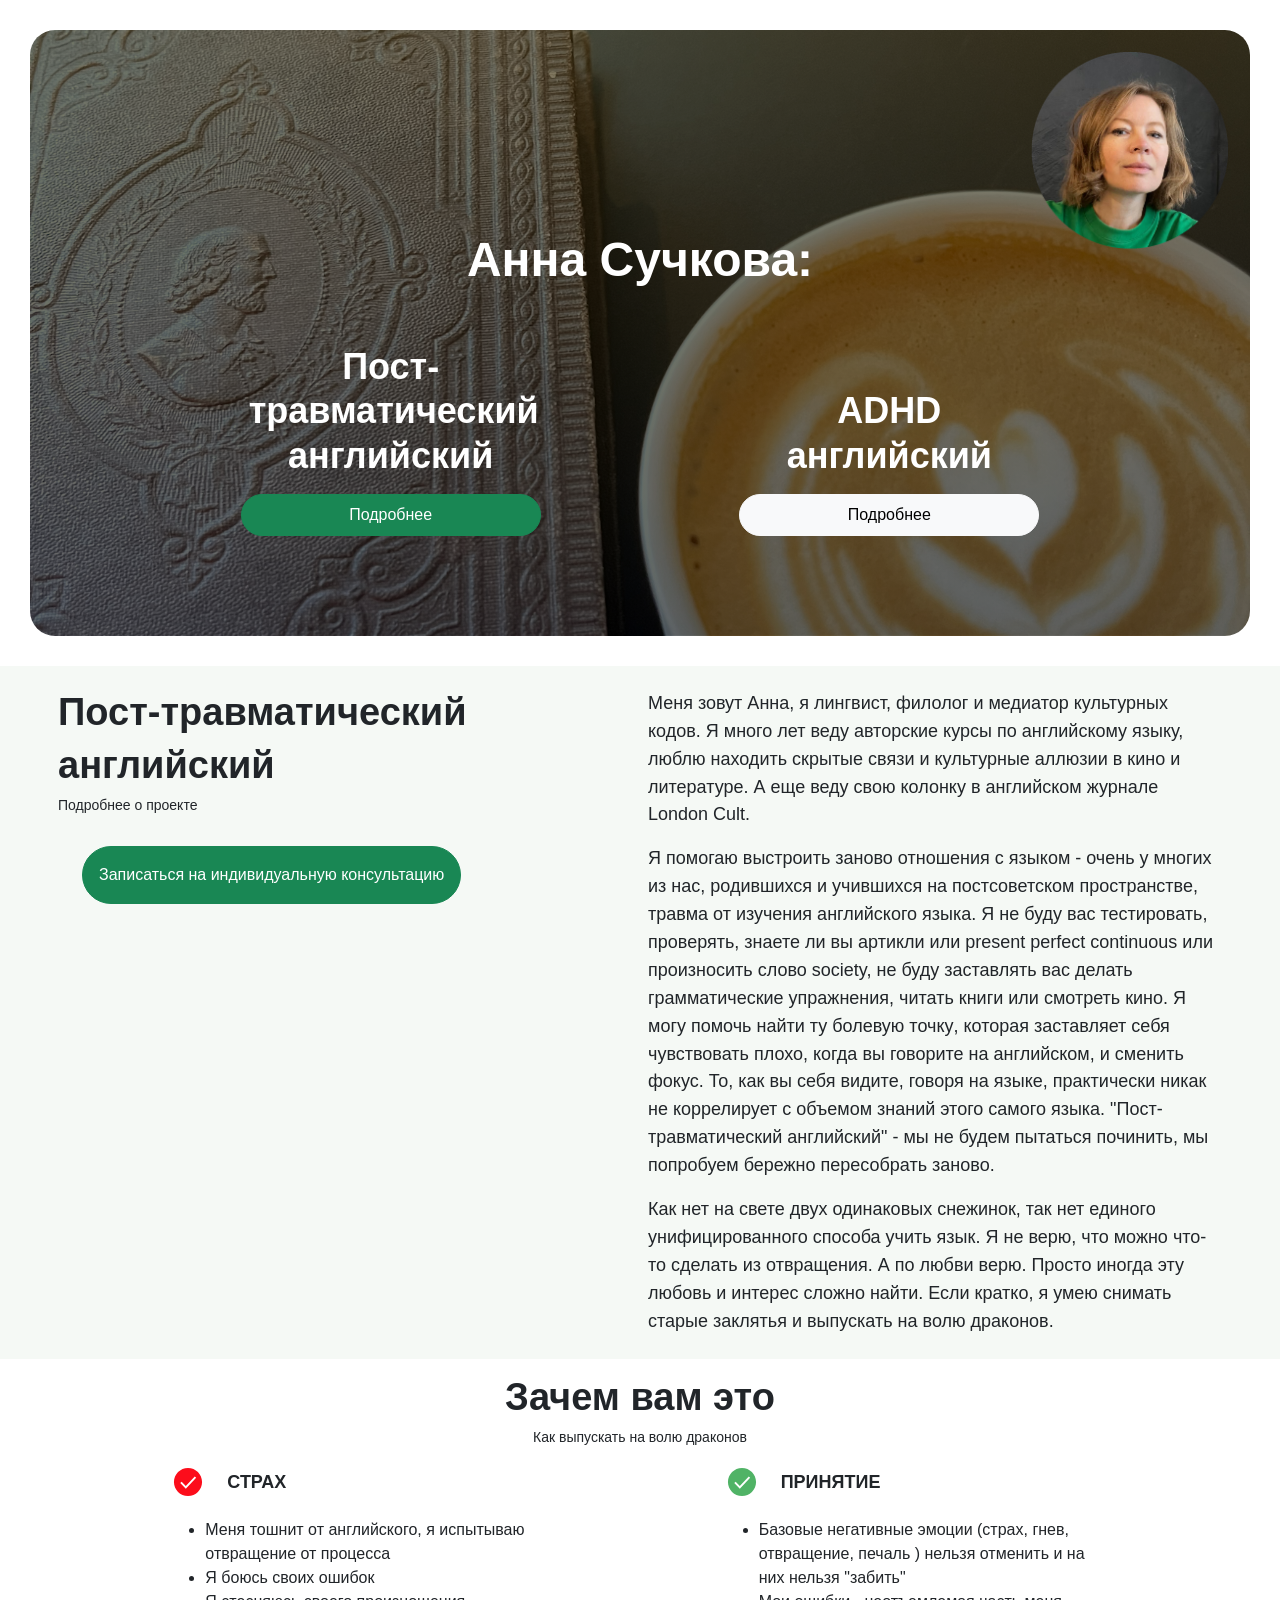
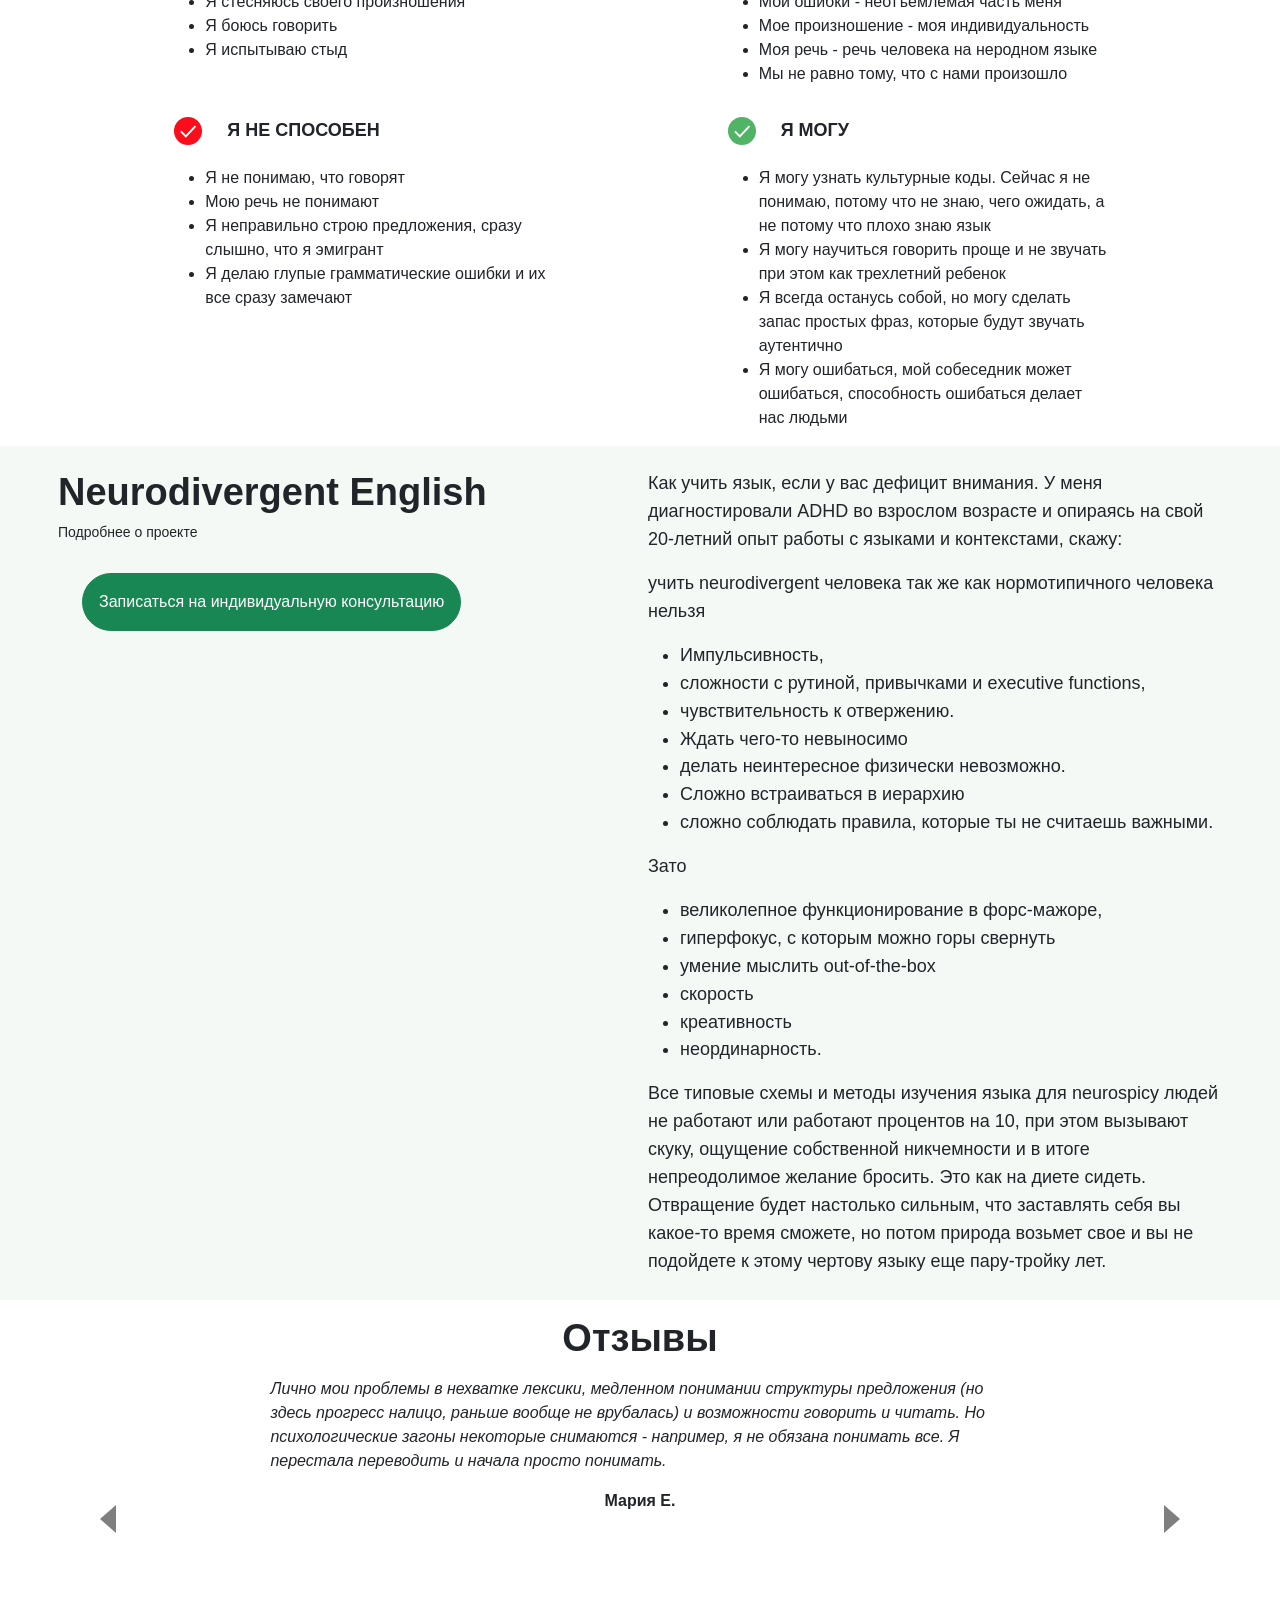
==== index.html @ 925b29ed "chore: text fix" ====
<!DOCTYPE html>
<html>

<head>
    <meta http-equiv="Content-Type" content="text/html; charset=UTF-8">
    <meta name="viewport" content="width=device-width, initial-scale=1.0"> <!--metatextblock-->
    <title>Hack the language</title>
    <meta property="og:url" content="http://hackthelanguage.com">
    <meta property="og:title" content="Hack the language">
    <meta property="og:description" content="Language, culture, and communication code.">
    <meta property="og:type" content="website">
    <meta property="og:image" content="https://hackthelanguage.com/assets/-/resize/504x/CoffeBackground.png">
    <link rel="canonical" href="http://hackthelanguage.com/"> <!--/metatextblock-->
    <link rel="icon" href="./assets/favicon.png" type="image/png">

    <link href="https://cdn.jsdelivr.net/npm/bootstrap@5.3.8/dist/css/bootstrap.min.css" rel="stylesheet"
        integrity="sha384-sRIl4kxILFvY47J16cr9ZwB07vP4J8+LH7qKQnuqkuIAvNWLzeN8tE5YBujZqJLB" crossorigin="anonymous">

    <link href="./assets/css2" rel="stylesheet">
    <link href="./assets/style.css" rel="stylesheet">
</head>

<body>
    <section class="header-section">
        <div class="photo-wrapper">
            <img src="assets/BadgerCircle.png" alt="Anna Suchkova"
                style="width: 200px; height: 200px; object-fit: cover;" />
        </div>
        <div class="container-fluid text-center" style="margin-bottom: 100px;">
            <div class="d-flex justify-content-center flex-wrap align-items-center">
                <div class="title">
                    Анна Сучкова:
                </div>
            </div>
            <div class="d-flex justify-content-evenly flex-wrap align-items-end pt-5">
                <div class="d-flex flex-column">
                    <div class="sub-title p-2">Пост-травматический английский</div>
                    <a class="btn btn-success p-2 mt-2 rounded-button" href="#post-trauma" role="button">Подробнее</a>
                </div>
                <div class="d-flex flex-column">
                    <div class="sub-title p-2">ADHD английский</div>
                    <a class="btn btn-light p-2 mt-2 rounded-button" href="#adhd-english" role="button">Подробнее</a>
                </div>
            </div>
        </div>
    </section>

    <section id="post-trauma" class="pt-3 post-trauma-section">
        <div class="d-flex justify-content-between flex-wrap flex-row text-container">
            <div class="flex-grow-1 p-2">
                <h1>
                    Пост-травматический
                </h1>
                <h1>
                    английский
                </h1>
                <h2>
                    Подробнее о проекте
                </h2>
                <a class="btn btn-success p-3 m-4 rounded-button"
                    href="https://docs.google.com/forms/d/e/1FAIpQLSf6jZhqA8l1ir4d8iDivVJ8CKJF7rxV9VZWZ_ofw2ZZDJQyTQ/viewform"
                    target="_blank" role="button">Записаться на индивидуальную консультацию</a>
            </div>
            <div class="flex-grow-1 p-2 post-trauma-text">
                <p class="text-paragraph">Меня зовут Анна, я лингвист, филолог и медиатор культурных кодов. Я много лет
                    веду авторские курсы по
                    английскому языку, люблю находить скрытые связи и культурные аллюзии в кино и литературе. А еще веду
                    свою колонку в английском журнале London Cult.</p>
                <p class="text-paragraph">
                    Я помогаю выстроить заново отношения с языком - очень у многих из нас, родившихся и учившихся на
                    <strong>постсоветском</strong> пространстве, <strong>травма</strong> от изучения английского языка.
                    Я не буду вас тестировать, проверять,
                    знаете ли вы артикли или present perfect continuous или произносить слово society, не буду
                    заставлять
                    вас делать грамматические упражнения, читать книги или смотреть кино. Я могу помочь
                    <strong>найти</strong> ту <strong>болевую
                        точку</strong>, которая заставляет себя чувствовать плохо, когда вы говорите на английском, и
                    <strong>сменить фокус</strong>. То,
                    как вы себя видите, говоря на языке, практически никак не коррелирует с объемом знаний этого самого
                    языка. "Пост-травматический английский" - мы не будем пытаться починить, мы попробуем бережно
                    пересобрать заново.
                </p>
                <p class="text-paragraph">
                    Как нет на свете двух одинаковых снежинок, так нет единого унифицированного способа учить язык. Я не
                    верю, что можно что-то сделать из отвращения. А по любви верю. Просто иногда эту любовь и интерес
                    сложно
                    найти.
                    Если кратко, я умею <strong>снимать старые заклятья</strong> и <strong>выпускать на волю
                        драконов</strong>.
                </p>

            </div>
        </div>
    </section>
    <section id="dragon-bullets" class="pt-3">
        <div class="d-flex flex-wrap flex-column">
            <h1 class="centered">Зачем вам это</h1>
            <h2 class="centered">Как выпускать на волю драконов</h2>
            <div class="d-flex flex-wrap flex-column">
                <!-- row -->
                <div class="d-flex justify-content-evenly flex-wrap">
                    <!-- column -->
                    <div class="d-flex flex-column bullets-coulumn">
                        <!-- header -->
                        <div class="d-flex flex-row align-items-center">
                            <div class="red-point"></div>
                            <h3 class="p-3">СТРАХ</h3>
                        </div>
                        <!-- contnent -->
                        <ul>
                            <li>Меня тошнит от английского, я испытываю отвращение от процесса</li>
                            <li>Я боюсь своих ошибок</li>
                            <li>Я стесняюсь своего произношения</li>
                            <li>Я боюсь говорить</li>
                            <li>Я испытываю стыд</li>
                        </ul>
                    </div>
                    <!-- column -->
                    <div class="d-flex flex-column bullets-coulumn">
                        <!-- header -->
                        <div class="d-flex flex-row align-items-center">
                            <div class="green-point"></div>
                            <h3 class="p-3">ПРИНЯТИЕ</h3>
                        </div>
                        <!-- contnent -->
                        <ul>
                            <li>Базовые негативные эмоции (страх, гнев, отвращение, печаль ) нельзя отменить и на них нельзя "забить"</li>
                            <li>Мои ошибки - неотъемлемая часть меня</li>
                            <li>Мое произношение - моя индивидуальность</li>
                            <li>Моя речь - речь человека на неродном языке</li>
                            <li>Мы не равно тому, что с нами произошло</li>
                        </ul>
                    </div>
                </div>
                <!-- row -->
                <div class="d-flex justify-content-evenly flex-wrap">
                    <!-- column -->
                    <div class="d-flex flex-column bullets-coulumn">
                        <!-- header -->
                        <div class="d-flex flex-row align-items-center">
                            <div class="red-point"></div>
                            <h3 class="p-3">Я НЕ СПОСОБЕН</h3>
                        </div>
                        <!-- contnent -->
                        <ul>
                            <li>Я не понимаю, что говорят</li>
                            <li>Мою речь не понимают</li>
                            <li>Я неправильно строю предложения, сразу слышно, что я эмигрант</li>
                            <li>Я делаю глупые грамматические ошибки и их все сразу замечают</li>
                        </ul>
                    </div>
                    <!-- column -->
                    <div class="d-flex flex-column bullets-coulumn">
                        <!-- header -->
                        <div class="d-flex flex-row align-items-center">
                            <div class="green-point"></div>
                            <h3 class="p-3">Я МОГУ</h3>
                        </div>
                        <!-- contnent -->
                        <ul>
                            <li>Я могу узнать культурные коды. Сейчас я не понимаю, потому что не знаю, чего ожидать, а
                                не потому что плохо знаю язык</li>
                            <li>Я могу научиться говорить проще и не звучать при этом как трехлетний ребенок</li>
                            <li>Я всегда останусь собой, но могу сделать запас простых фраз, которые будут звучать
                                аутентично</li>
                            <li>Я могу ошибаться, мой собеседник может ошибаться, способность ошибаться делает нас
                                людьми</li>
                        </ul>
                    </div>
                </div>
            </div>
        </div>
    </section>
    <section id="adhd-english" class="pt-3 post-trauma-section">
        <div class="d-flex justify-content-between flex-wrap flex-row text-container">
            <div class="flex-grow-1 p-2">
                <h1>
                    Neurodivergent English
                </h1>
                <h2>
                    Подробнее о проекте
                </h2>
                <a class="btn btn-success p-3 m-4 rounded-button"
                    href="https://docs.google.com/forms/d/e/1FAIpQLScyYjzUsMgGsff7LJEzjGgHBhRLUFR_vfJN0C3n2L1rpP7fHQ/viewform"
                    target="_blank" role="button">Записаться на индивидуальную консультацию</a>
            </div>
            <div class="flex-grow-1 p-2 post-trauma-text">
                <p class="text-paragraph">
                    Как учить язык, если у вас дефицит внимания. У меня диагностировали ADHD во взрослом возрасте и
                    опираясь на свой 20-летний опыт работы с языками и контекстами, скажу:</p>
                <p class="text-paragraph">
                    учить <strong>neurodivergent</strong> человека так же как <strong>нормотипичного</strong> человека
                    нельзя
                </p>
                <ul class="text-paragraph">
                    <li>Импульсивность,</li>
                    <li>сложности с рутиной, привычками и executive functions,</li>
                    <li>чувствительность к отвержению.</li>
                    <li>Ждать чего-то невыносимо</li>
                    <li>делать неинтересное физически невозможно.</li>
                    <li>Сложно встраиваться в иерархию</li>
                    <li>сложно соблюдать правила, которые ты не считаешь важными.</li>
                </ul>
                <p class="text-paragraph">
                    Зато
                </p>
                <ul class="text-paragraph">
                    <li>великолепное функционирование в форс-мажоре,</li>
                    <li>гиперфокус, с которым можно горы свернуть</li>
                    <li>умение мыслить out-of-the-box</li>
                    <li>скорость</li>
                    <li>креативность</li>
                    <li>неординарность.</li>
                </ul>
                <p class="text-paragraph">
                    Все типовые схемы и методы изучения языка для <strong>neurospicy</strong> людей не работают или
                    работают процентов на
                    10, при этом вызывают скуку, ощущение собственной никчемности и в итоге непреодолимое желание
                    бросить. Это как на диете сидеть. Отвращение будет настолько сильным, что заставлять себя вы
                    какое-то время сможете, но потом природа возьмет свое и вы не подойдете к этому чертову языку еще
                    пару-тройку лет.
                </p>

            </div>
        </div>
    </section>

    <section>
        <div class="d-flex justify-content-center flex-wrap flex-column p-3">
            <h1 style="text-align: center;">Отзывы</h1>
            <div id="carouselExampleIndicators" class="carousel slide">
                <div class="carousel-indicators">
                    <button type="button" data-bs-target="#carouselExampleIndicators" data-bs-slide-to="0"
                        class="active" aria-current="true" aria-label="Slide 1"></button>
                    <button type="button" data-bs-target="#carouselExampleIndicators" data-bs-slide-to="1"
                        aria-label="Slide 2"></button>
                    <button type="button" data-bs-target="#carouselExampleIndicators" data-bs-slide-to="2"
                        aria-label="Slide 3"></button>
                </div>
                <div class="carousel-inner">
                    <div class="carousel-item active">
                        <div class="d-flex flex-column justify-content-center align-items-center p-2">
                            <p class="feedback-text">Лично мои проблемы в нехватке лексики, медленном понимании
                                структуры предложения (но
                                здесь прогресс налицо, раньше вообще не врубалась) и возможности говорить и читать.
                                Но психологические загоны некоторые снимаются - например, я не обязана понимать все. Я
                                перестала переводить и начала просто понимать.</p>
                            <strong>Мария Е.</strong>
                        </div>
                    </div>
                    <div class="carousel-item">
                        <div class="d-flex flex-column justify-content-center align-items-center p-2">
                            <p class="feedback-text">Для меня это огромное счастье!
                                Можно посреди недели пообщаться с тобой, подумать о фильмах и сериалах, узнать, что
                                стоит смотреть, «потыкать палочкой» в свой английский.</p>
                            <strong>Маша Л.</strong>
                        </div>
                    </div>
                    <div class="carousel-item">
                        <div class="d-flex flex-column justify-content-center align-items-center p-2">
                            <p class="feedback-text">Для меня наша Шарлотта — просто отдушина посреди недели. час, когда
                                можно забыть обо всех
                                проблемах и погрузиться в мир шикарных платьев, девочковой болтовни, совершенно
                                неожиданных фильмов — и все это под девизом «изучая английский». я в жизни говорить
                                очень стесняюсь, а с вами всеми — совсем не страшно ошибиться!
                                а еще, каждый четверг, когда по разным причинам не могу присоединиться, сразу же начинаю
                                ждать</p>
                        </div>
                    </div>
                </div>
                <button class="carousel-control-prev" type="button" data-bs-target="#carouselExampleIndicators"
                    data-bs-slide="prev">
                    <span class="carousel-control-prev-icon" aria-hidden="true"></span>
                    <span class="visually-hidden">Previous</span>
                </button>
                <button class="carousel-control-next" type="button" data-bs-target="#carouselExampleIndicators"
                    data-bs-slide="next">
                    <span class="carousel-control-next-icon" aria-hidden="true"></span>
                    <span class="visually-hidden">Next</span>
                </button>
            </div>
        </div>
    </section>

    <script src="https://cdn.jsdelivr.net/npm/bootstrap@5.3.8/dist/js/bootstrap.bundle.min.js"
        integrity="sha384-FKyoEForCGlyvwx9Hj09JcYn3nv7wiPVlz7YYwJrWVcXK/BmnVDxM+D2scQbITxI"
        crossorigin="anonymous"></script>
</body>

</html>
---- assets/style.css ----
body {
    font-family: 'Roboto', sans-serif;
    font-weight: 16px;
}

h1 {
    font-size: 38px;
    font-weight: 600;
    word-wrap: break-word;
}

h2 {
    font-size: 14px;
    font-weight: 400;
    word-wrap: break-word;
}

h3 {
    font-size: 18px;
    line-height: 1.35;
    font-weight: 600;
}

.centered {
    text-align: center;
}

.text-paragraph {
    font-size: 18px;
    line-height: 1.55;
    font-weight: 300;
}

.rounded-button {
    border-radius: 30px;
}

.header-section {
    background:
        linear-gradient(rgba(51, 36, 0, 0.6), rgba(0, 0, 0, 0.6)),
        url('CoffeBackground.png');
    background-size: cover;
    background-position: center;
    background-repeat: no-repeat;
    margin: 30px;
    border-radius: 25px;
    position: relative;
    overflow: hidden;
}

.photo-wrapper {
    position: absolute;
    top: 20px;
    right: 20px;
}

.title {
    margin-top: 200px;
    color: #fff;
    font-size: 48px;
    line-height: 1.23;
    font-weight: 600;
    z-index: 10;
}

.sub-title {
    color: #fff;
    font-size: 36px;
    line-height: 1.23;
    font-weight: 600;
    max-width: 300px;
}

.post-trauma-section {
    background-color: #f5f9f5;
}

.text-container {
    margin-left: 50px;
    margin-right: 50px;
}

.post-trauma-text {
    max-width: 50%;
}

.red-point::before,
.green-point::before {
    content: "";
    width: 30px;
    height: 30px;
    display: inline-block;
    margin-right: 8px;

    -webkit-mask: url("check.svg") no-repeat center / contain;
    mask: url("check.svg") no-repeat center / contain;

    background-color: currentColor;
}

.red-point {
    color: #FC0D1BFF;
}

.green-point {
    color: #50B366FF;
}

.bullets-coulumn {
    width: 380px;
}

@media (max-width: 950px) {

    .post-trauma-text {
        max-width: 100%;
    }

    .carousel-item {
        min-height: 800px;
    }
}

.carousel-control-prev-icon {
    background-image: url("data:image/svg+xml,%3csvg xmlns='http://www.w3.org/2000/svg' fill='%23000' viewBox='0 0 16 16'%3e%3cpath d='M11 1 3 8l8 7'/%3e%3c/svg%3e");
}

.carousel-control-next-icon {
    background-image: url("data:image/svg+xml,%3csvg xmlns='http://www.w3.org/2000/svg' fill='%23000' viewBox='0 0 16 16'%3e%3cpath d='m5 1 8 7-8 7'/%3e%3c/svg%3e");
}

.carousel-indicators [data-bs-target] {
    background-color: #000;
}

.carousel-indicators .active {
    background-color: #000;
}

.carousel-item {
    min-height: 300px;
}


.feedback-text {
    font-style: italic;
    width: 60%;
}
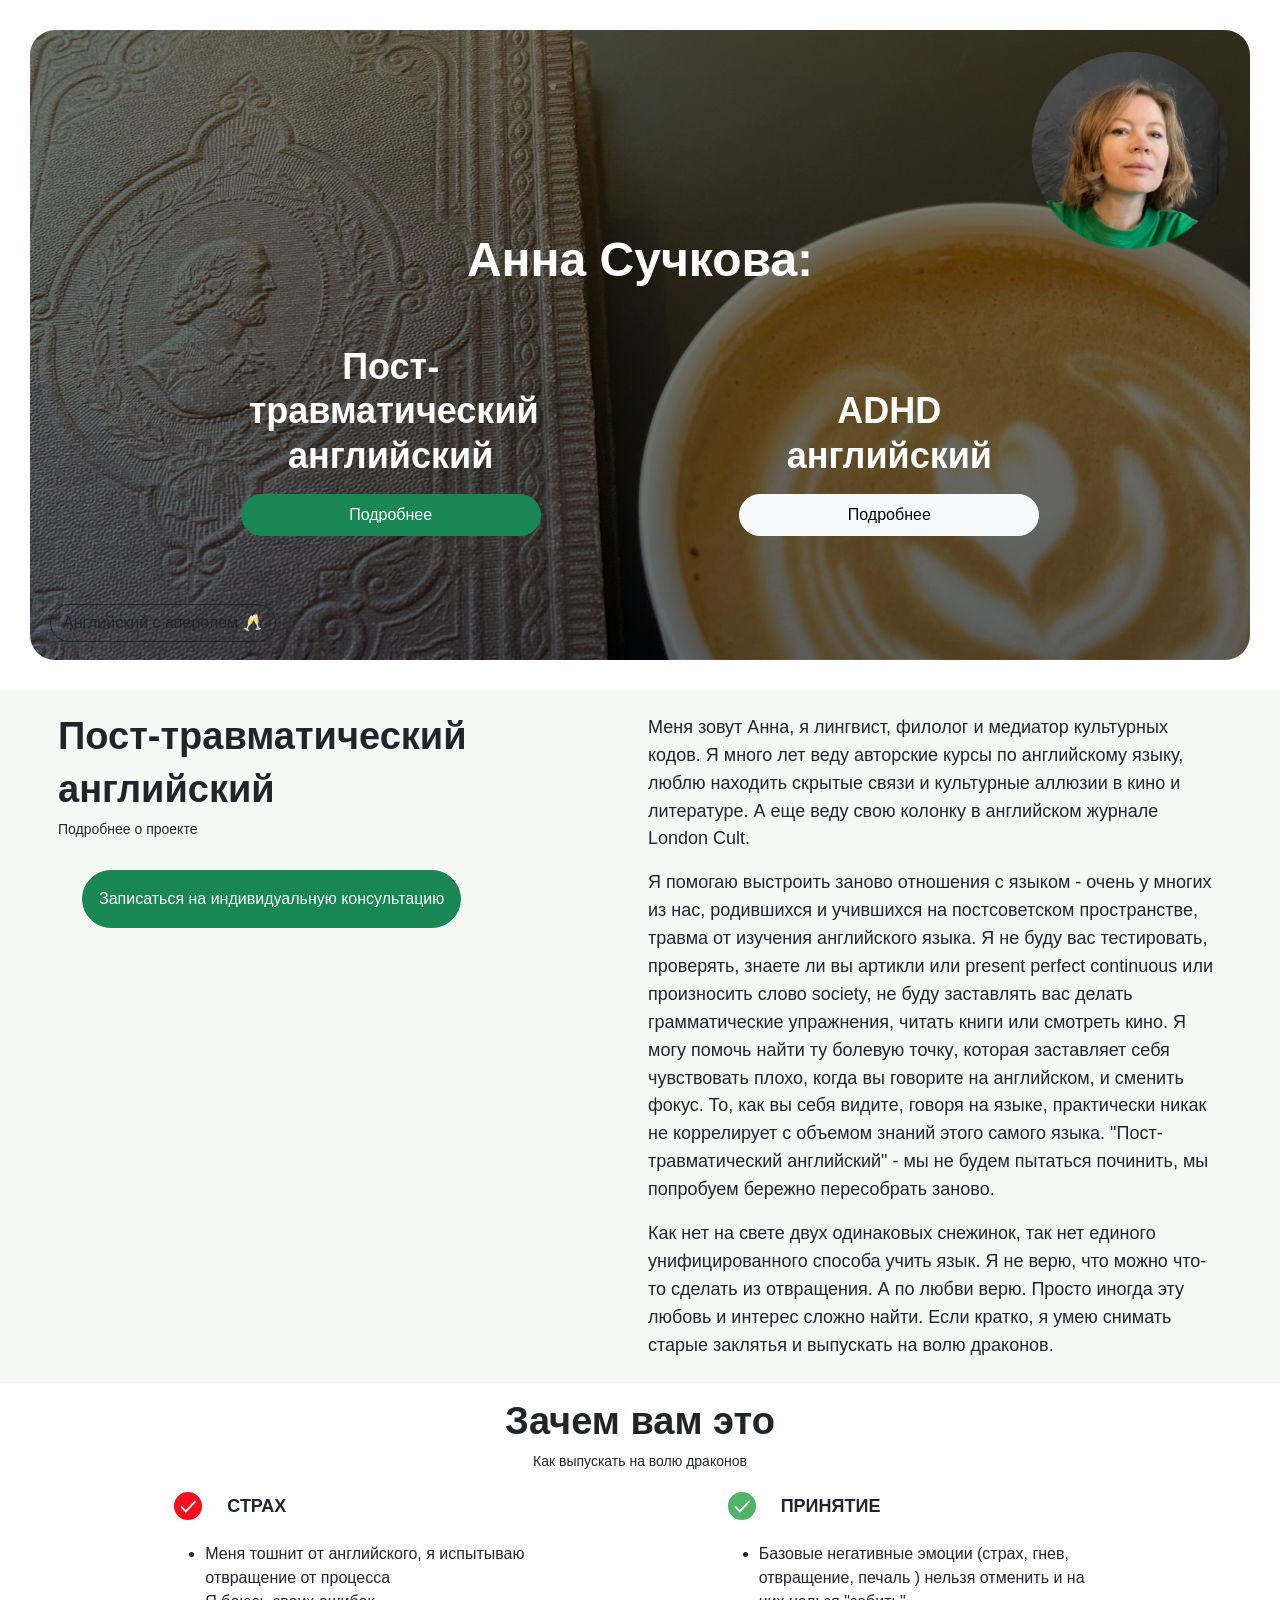
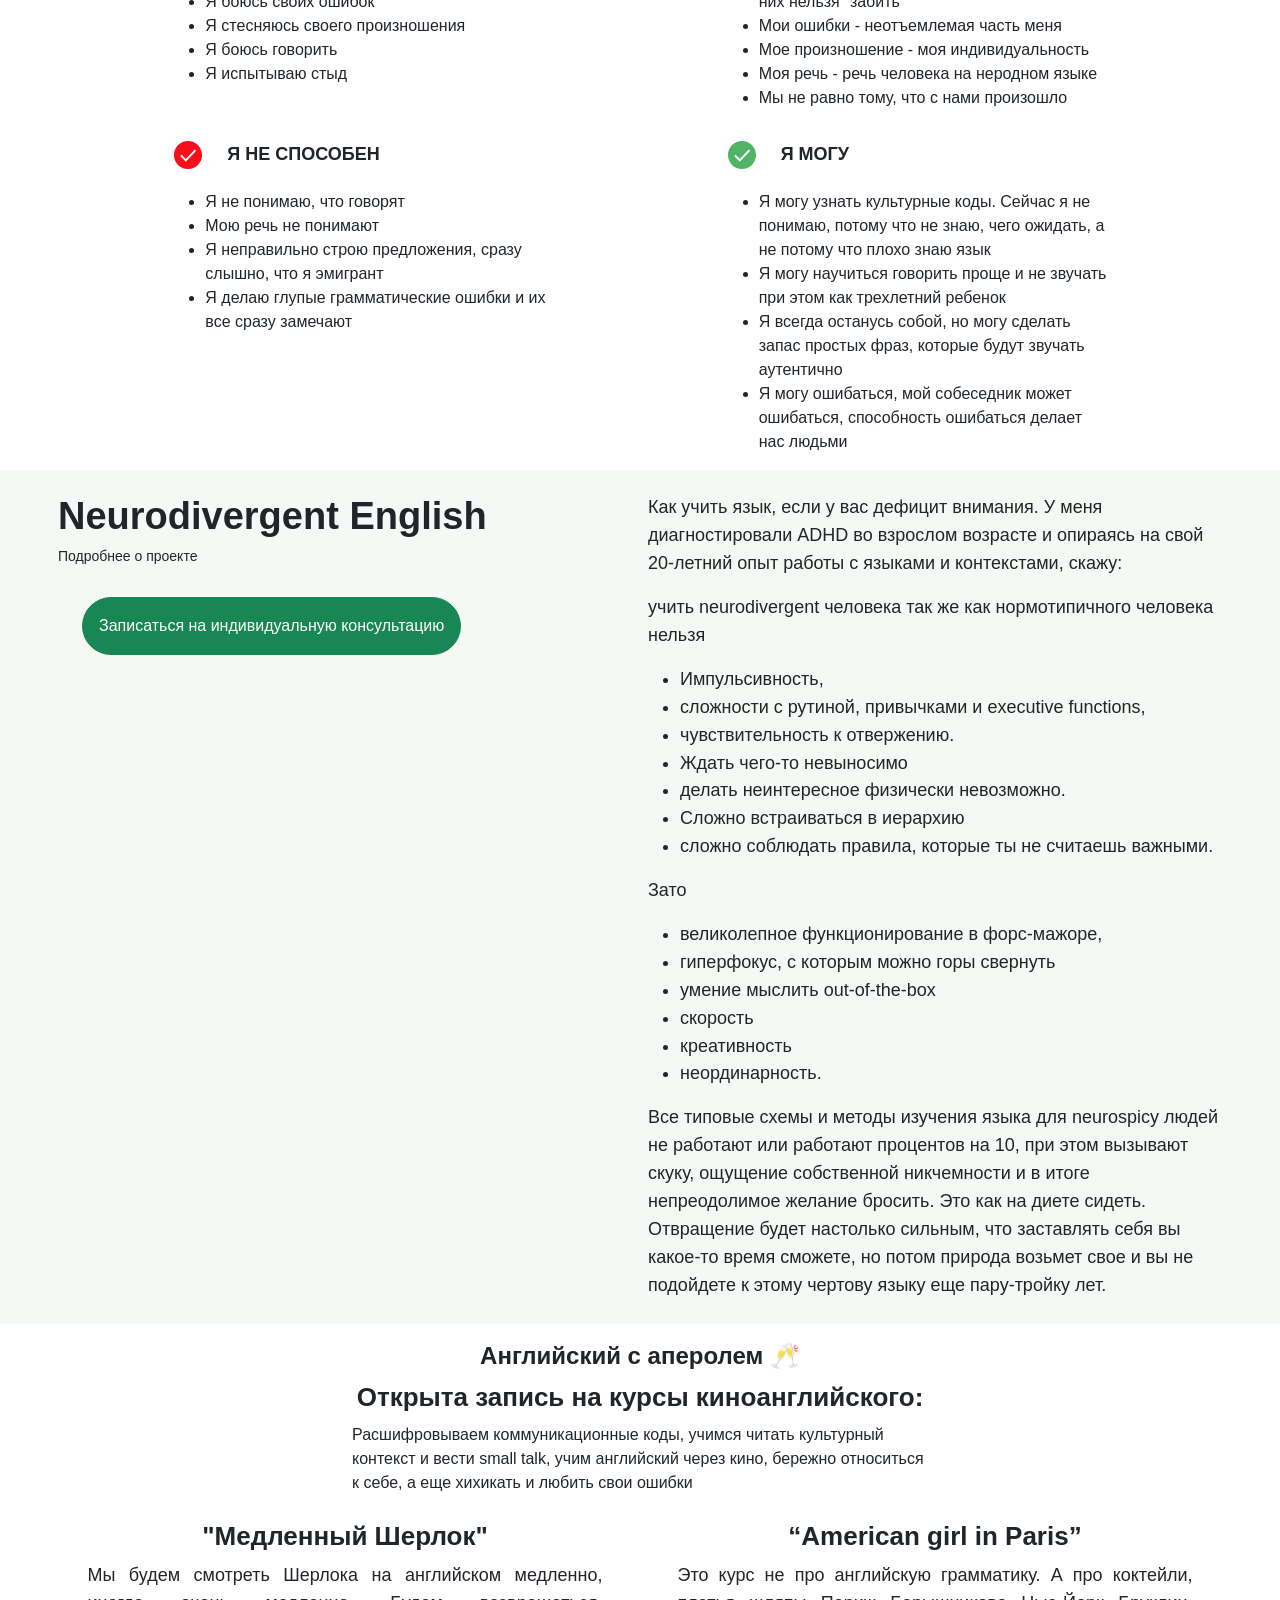
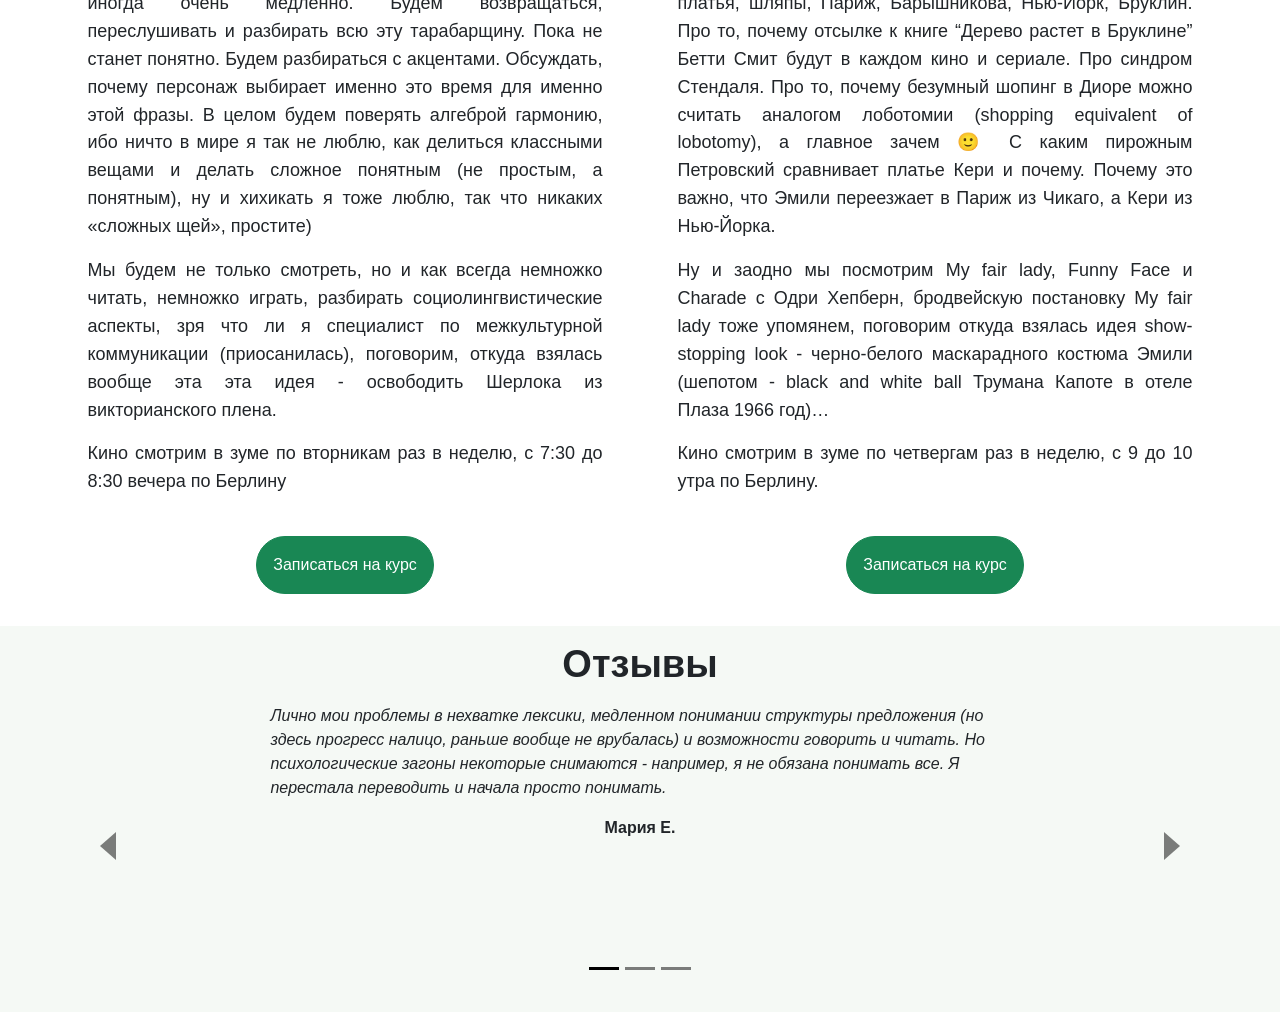
==== commit f06f96a1: "feat: course section added" ====
--- a/index.html
+++ b/index.html
@@ -26,7 +26,12 @@
             <img src="assets/BadgerCircle.png" alt="Anna Suchkova"
                 style="width: 200px; height: 200px; object-fit: cover;" />
         </div>
-        <div class="container-fluid text-center" style="margin-bottom: 100px;">
+        <!-- <div class="aperol-button p-2">
+            <a class="btn btn-outline-warning p-2 m-2 rounded-button" href="#" style="object-fit: cover;">
+                Английский с аперолем 🥂
+            </a>
+        </div> -->
+        <div class="container-fluid text-center" style="margin-bottom: 10px;">
             <div class="d-flex justify-content-center flex-wrap align-items-center">
                 <div class="title">
                     Анна Сучкова:
@@ -42,10 +47,15 @@
                     <a class="btn btn-light p-2 mt-2 rounded-button" href="#adhd-english" role="button">Подробнее</a>
                 </div>
             </div>
-        </div>
-    </section>
-
-    <section id="post-trauma" class="pt-3 post-trauma-section">
+            <div class="d-flex justify-content-start" style="margin-top: 60px;">
+                <a class="btn btn-outline-dark m-2 rounded-button" href="#cources">
+                    Английский с аперолем 🥂
+                </a>
+            </div>
+        </div>
+    </section>
+
+    <section id="post-trauma" class="pt-3 colored-section">
         <div class="d-flex justify-content-between flex-wrap flex-row text-container">
             <div class="flex-grow-1 p-2">
                 <h1>
@@ -124,7 +134,8 @@
                         </div>
                         <!-- contnent -->
                         <ul>
-                            <li>Базовые негативные эмоции (страх, гнев, отвращение, печаль ) нельзя отменить и на них нельзя "забить"</li>
+                            <li>Базовые негативные эмоции (страх, гнев, отвращение, печаль ) нельзя отменить и на них
+                                нельзя "забить"</li>
                             <li>Мои ошибки - неотъемлемая часть меня</li>
                             <li>Мое произношение - моя индивидуальность</li>
                             <li>Моя речь - речь человека на неродном языке</li>
@@ -171,7 +182,7 @@
             </div>
         </div>
     </section>
-    <section id="adhd-english" class="pt-3 post-trauma-section">
+    <section id="adhd-english" class="pt-3 colored-section">
         <div class="d-flex justify-content-between flex-wrap flex-row text-container">
             <div class="flex-grow-1 p-2">
                 <h1>
@@ -225,7 +236,72 @@
         </div>
     </section>
 
-    <section>
+    <section id="cources" class="pt-3">
+        <h4 class="text-center" style="font-size: 24px;">Английский с аперолем 🥂</h4>
+        <h4 class="text-center">Открыта запись на курсы киноанглийского:</h4>
+        <div class="d-flex justify-content-center">
+            <p style="width: 45%;">
+                Расшифровываем коммуникационные коды, учимся читать культурный контекст и вести small talk, учим
+                английский
+                через кино, бережно относиться к себе, а еще хихикать и любить свои ошибки
+            </p>
+        </div>
+        <div class="d-flex flex-wrap flex-row text-container justify-content-around">
+            <div class="flex-grow-1 p-2 mr-1 text-column">
+                <h4 class="text-center">
+                    "Медленный Шерлок"
+                </h4>
+                <p class="text-paragraph text-justify">
+                    Мы будем смотреть Шерлока на английском медленно, иногда очень медленно. Будем возвращаться,
+                    переслушивать и разбирать всю эту тарабарщину. Пока не станет понятно. Будем разбираться с
+                    акцентами.
+                    Обсуждать, почему персонаж выбирает именно это время для именно этой фразы. В целом будем поверять
+                    алгеброй гармонию, ибо ничто в мире я так не люблю, как делиться классными вещами и делать сложное
+                    понятным (не простым, а понятным), ну и хихикать я тоже люблю, так что никаких «сложных щей»,
+                    простите)
+                </p>
+                <p class="text-paragraph text-justify">
+                    Мы будем не только смотреть, но и как всегда немножко читать, немножко играть, разбирать
+                    социолингвистические аспекты, зря что ли я специалист по межкультурной коммуникации (приосанилась),
+                    поговорим, откуда взялась вообще эта эта идея - освободить Шерлока из викторианского плена.
+                </p>
+                <p class="text-paragraph text-justify">
+                    Кино смотрим в зуме по вторникам раз в неделю, с 7:30 до 8:30 вечера по Берлину
+                </p>
+                <div class="d-flex justify-content-center">
+                    <a class="btn btn-success p-3 m-4 rounded-button"
+                        href="https://forms.gle/VduAMVcjCnKkZX7B8"
+                        target="_blank" role="button">Записаться на курс</a>
+                </div>
+            </div>
+            <div class="flex-grow-1 p-2 ml-1 text-column">
+                <h4 class="text-center">“American girl in Paris”</h4>
+                <p class="text-paragraph text-justify">
+                    Это курс не про английскую грамматику. А про коктейли, платья, шляпы, Париж, Барышникова, Нью-Йорк,
+                    Бруклин. Про то, почему отсылке к книге “Дерево растет в Бруклине” Бетти Смит будут в каждом кино и
+                    сериале. Про синдром Стендаля. Про то, почему безумный шопинг в Диоре можно считать аналогом
+                    лоботомии (shopping equivalent of lobotomy), а главное зачем 🙂 С каким пирожным Петровский
+                    сравнивает платье Кери и почему. Почему это важно, что Эмили переезжает в Париж из Чикаго, а Кери из
+                    Нью-Йорка.
+                </p>
+                <p class="text-paragraph text-justify">
+                    Ну и заодно мы посмотрим My fair lady, Funny Face и Charade с Одри Хепберн, бродвейскую постановку
+                    My fair lady тоже упомянем, поговорим откуда взялась идея show-stopping look - черно-белого
+                    маскарадного костюма Эмили (шепотом - black and white ball Трумана Капоте в отеле Плаза 1966 год)…
+                </p>
+                <p class="text-paragraph text-justify">
+                    Кино смотрим в зуме по четвергам раз в неделю, с 9 до 10 утра по Берлину.
+                </p>
+                <div class="d-flex justify-content-center">
+                    <a class="btn btn-success p-3 m-4 rounded-button"
+                        href="https://forms.gle/tmFeRWbqDS9LQqkB9"
+                        target="_blank" role="button">Записаться на курс</a>
+                </div>
+            </div>
+        </div>
+    </section>
+
+    <section class="colored-section">
         <div class="d-flex justify-content-center flex-wrap flex-column p-3">
             <h1 style="text-align: center;">Отзывы</h1>
             <div id="carouselExampleIndicators" class="carousel slide">
--- a/assets/style.css
+++ b/assets/style.css
@@ -21,6 +21,12 @@
     font-weight: 600;
 }
 
+h4 {
+    font-size: 26px;
+    line-height: 1.35;
+    font-weight: 600;
+}
+
 .centered {
     text-align: center;
 }
@@ -29,6 +35,10 @@
     font-size: 18px;
     line-height: 1.55;
     font-weight: 300;
+}
+
+.text-justify {
+    text-align: justify;
 }
 
 .rounded-button {
@@ -71,7 +81,7 @@
     max-width: 300px;
 }
 
-.post-trauma-section {
+.colored-section {
     background-color: #f5f9f5;
 }
 
@@ -110,6 +120,10 @@
     width: 380px;
 }
 
+.text-column {
+    max-width: 45%;
+}
+
 @media (max-width: 950px) {
 
     .post-trauma-text {
@@ -118,6 +132,10 @@
 
     .carousel-item {
         min-height: 800px;
+    }
+
+    .text-column {
+        max-width: 90%;
     }
 }
 
@@ -145,4 +163,10 @@
 .feedback-text {
     font-style: italic;
     width: 60%;
+}
+
+.aperol-button {
+    position: absolute;
+    top: 20px;
+    left: 20px;
 }
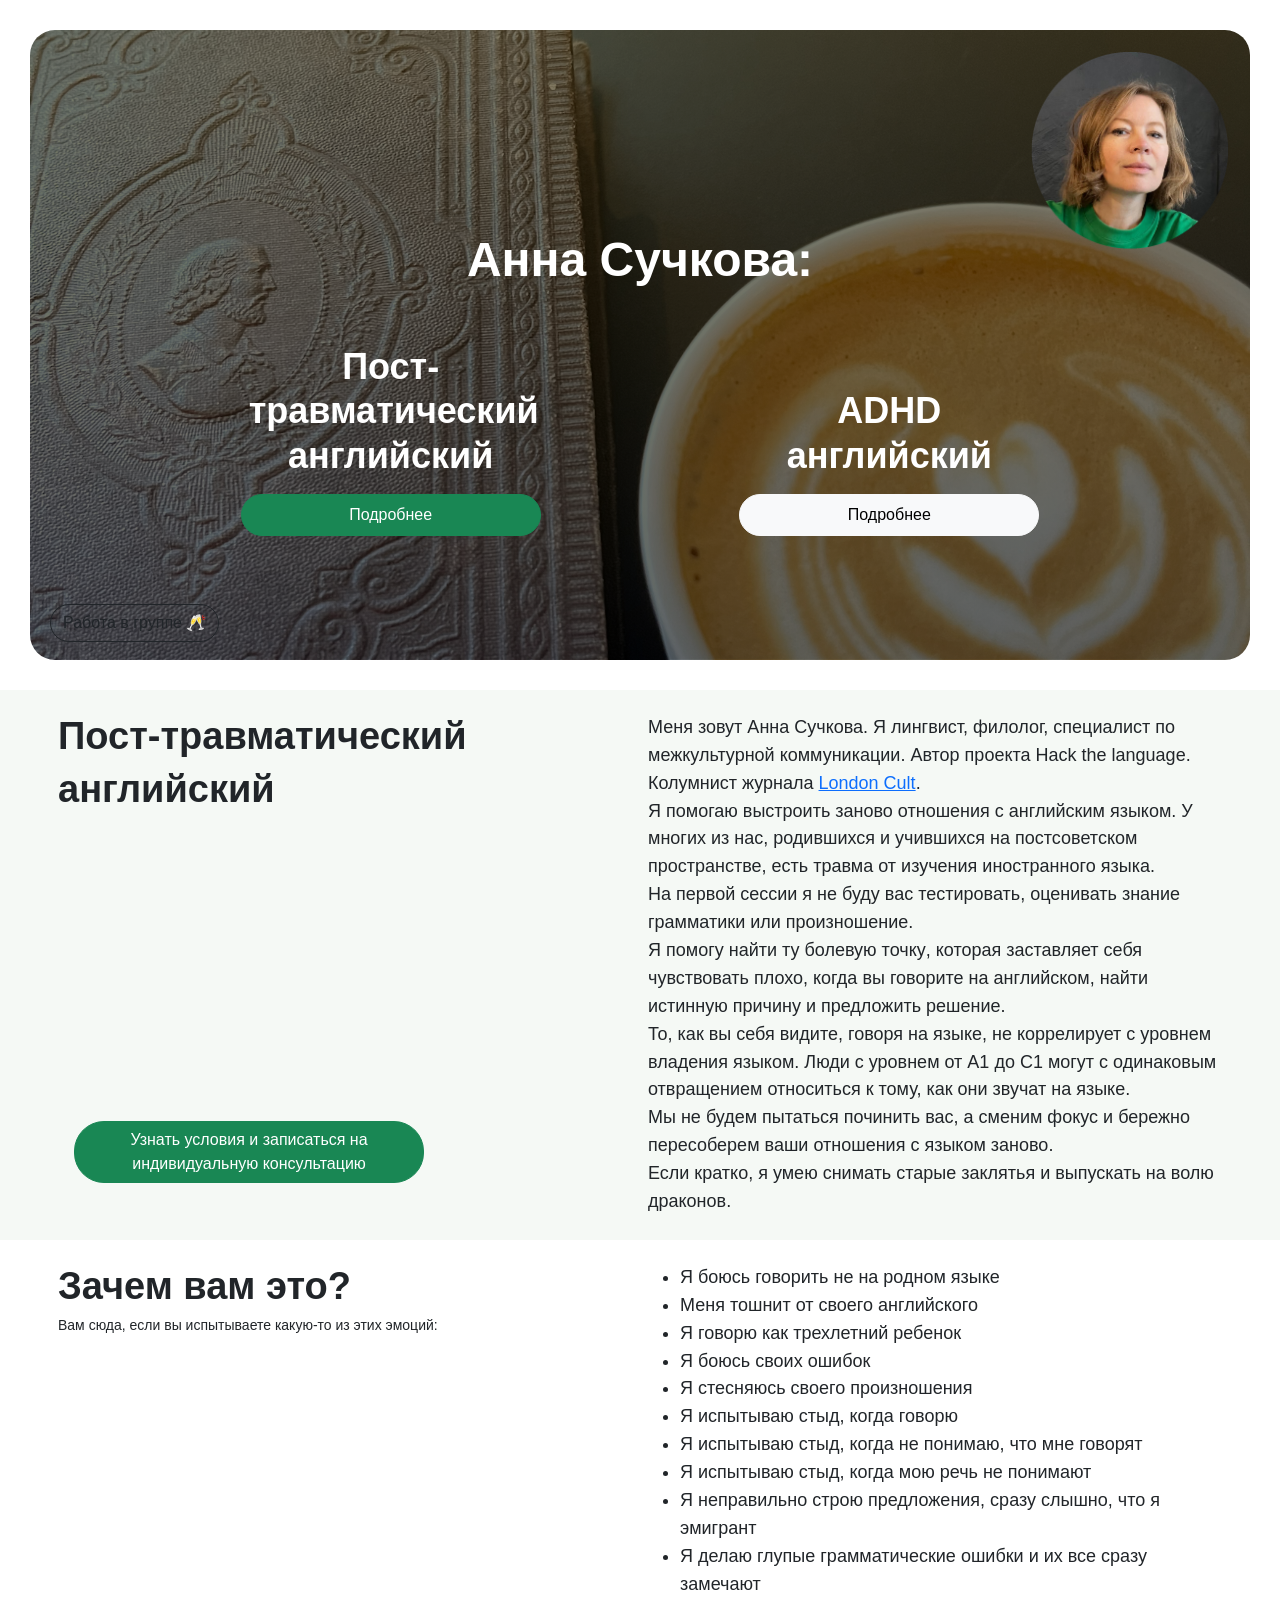
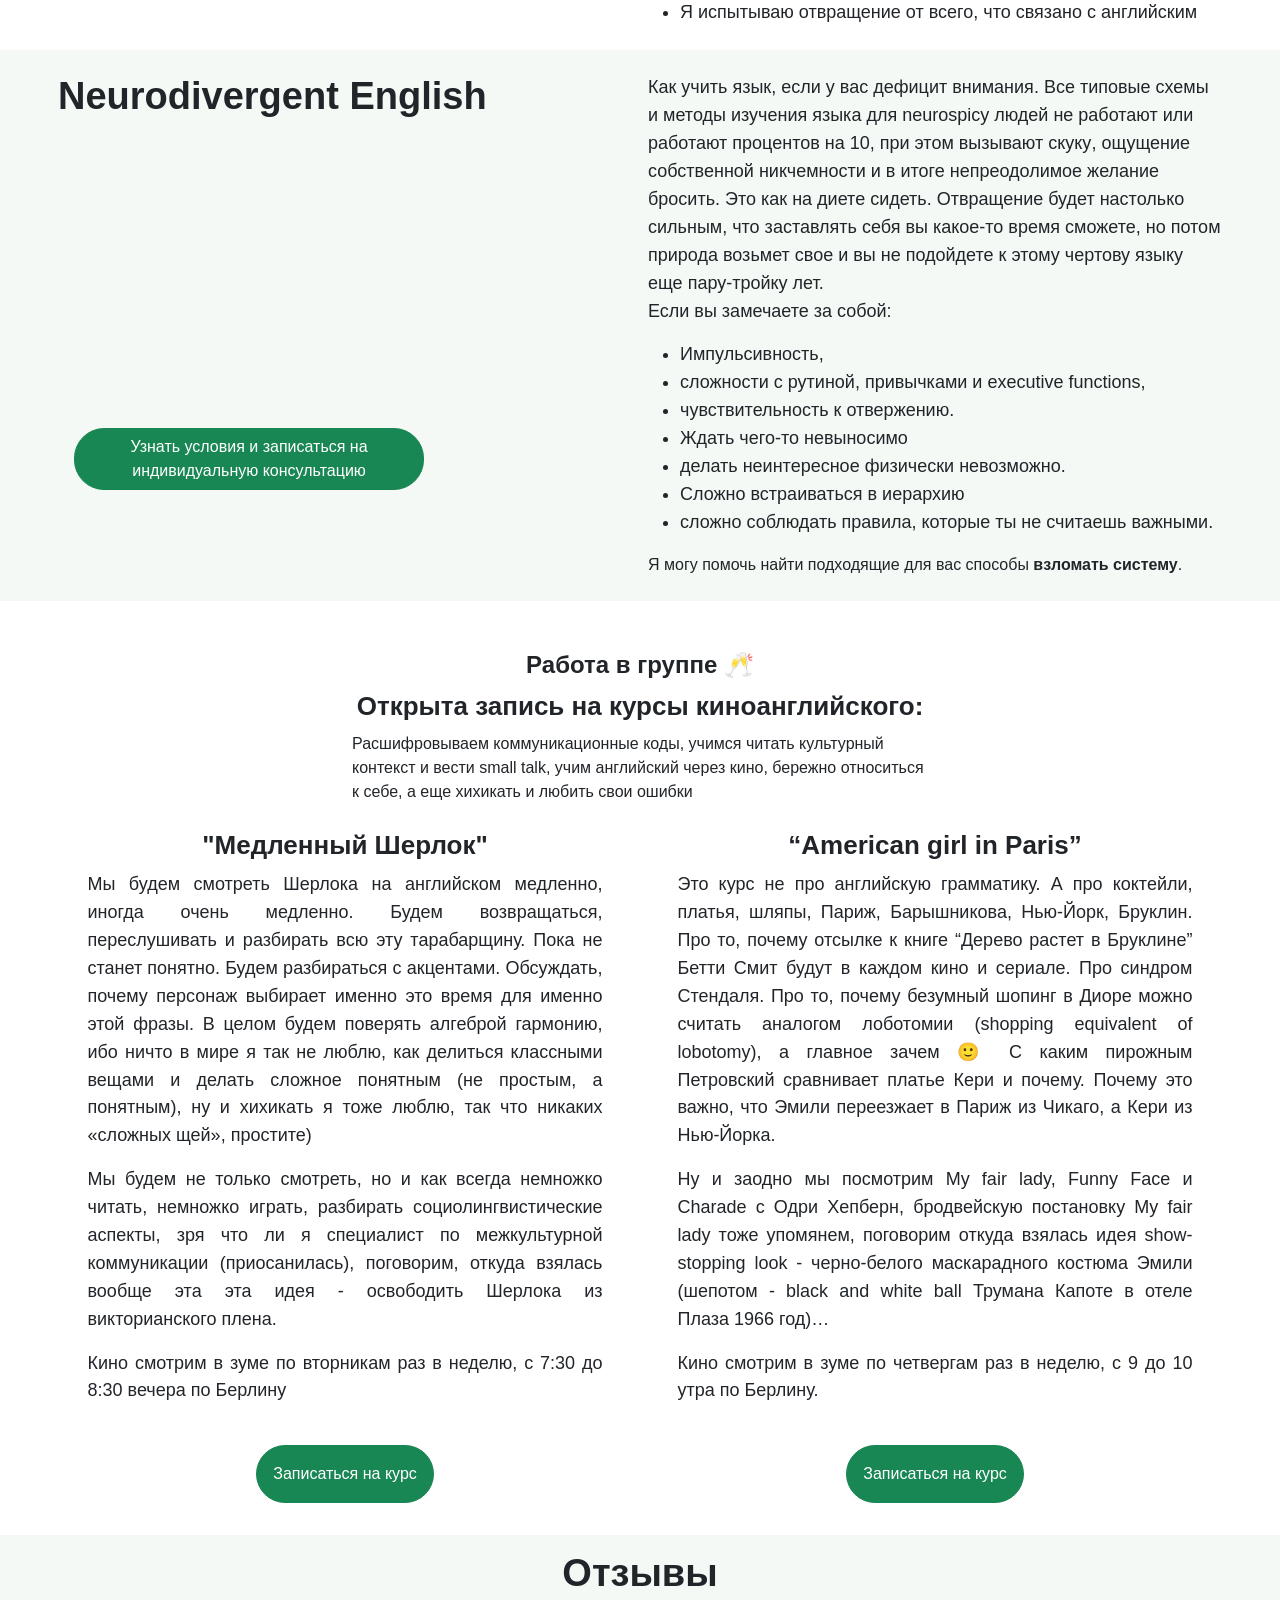
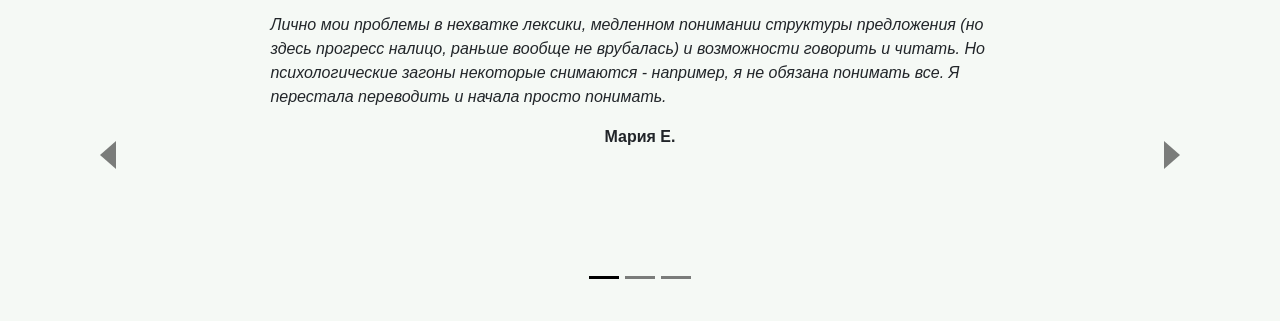
==== commit 5e1f30be: "feat: prices page added" ====
--- a/index.html
+++ b/index.html
@@ -7,7 +7,7 @@
     <title>Hack the language</title>
     <meta property="og:url" content="http://hackthelanguage.com">
     <meta property="og:title" content="Hack the language">
-    <meta property="og:description" content="Language, culture, and communication code.">
+    <meta property="og:description" content="Understanding intercultural codes">
     <meta property="og:type" content="website">
     <meta property="og:image" content="https://hackthelanguage.com/assets/-/resize/504x/CoffeBackground.png">
     <link rel="canonical" href="http://hackthelanguage.com/"> <!--/metatextblock-->
@@ -49,7 +49,7 @@
             </div>
             <div class="d-flex justify-content-start" style="margin-top: 60px;">
                 <a class="btn btn-outline-dark m-2 rounded-button" href="#cources">
-                    Английский с аперолем 🥂
+                    Работа в группе 🥂
                 </a>
             </div>
         </div>
@@ -64,122 +64,68 @@
                 <h1>
                     английский
                 </h1>
+                <a class="btn btn-success ps-4 pe-4 ms-3 rounded-button" href="prices" role="button"
+                    style="width: 350px; margin-top: 300px;">Узнать
+                    условия и записаться на<br>индивидуальную консультацию</a>
+            </div>
+            <div class="flex-grow-1 p-2 post-trauma-text">
+                <p class="text-paragraph">
+                    Меня зовут Анна Сучкова. Я лингвист, филолог, специалист по межкультурной коммуникации. Автор
+                    проекта Hack the language. Колумнист
+                    журнала <a class="text-link" href="https://londoncult.co.uk/author/anna-s/" target="_blank">London
+                        Cult</a>.
+                    <br> Я помогаю выстроить заново отношения с английским языком. У многих из нас,
+                    родившихся и учившихся на
+                    <strong>постсоветском</strong> пространстве, есть <strong>травма</strong> от изучения иностранного
+                    языка.
+                    <br>
+                    На первой сессии я не буду вас тестировать, оценивать знание грамматики или
+                    произношение. <br />
+                    Я помогу <strong>найти</strong> ту <strong>болевую точку</strong>, которая
+                    заставляет себя чувствовать плохо,
+                    когда вы говорите на
+                    английском, найти <strong>истинную причину</strong> и <strong>предложить решение</strong>.
+                    <br>
+                    То, как вы себя видите, говоря на языке, не коррелирует с уровнем владения
+                    языком. Люди с уровнем от А1
+                    до С1 могут с одинаковым <strong>отвращением</strong> относиться к тому, как они звучат на языке.
+                    <br>
+                    Мы не будем пытаться починить вас, а <strong>сменим фокус</strong> и <strong>бережно
+                        пересоберем</strong> ваши
+                    отношения с языком заново.
+                    <br>
+                    Если кратко, я умею <strong>снимать старые заклятья</strong> и
+                    <strong>выпускать на волю драконов</strong>.
+                </p>
+
+            </div>
+        </div>
+    </section>
+    <section id="dragon-bullets" class="pt-3">
+        <div class="d-flex justify-content-between flex-wrap flex-row text-container">
+            <div class="flex-grow-1 p-2">
+                <h1>Зачем вам это?</h1>
+
                 <h2>
-                    Подробнее о проекте
+                    Вам сюда, если вы испытываете какую-то из этих эмоций:
                 </h2>
-                <a class="btn btn-success p-3 m-4 rounded-button"
-                    href="https://docs.google.com/forms/d/e/1FAIpQLSf6jZhqA8l1ir4d8iDivVJ8CKJF7rxV9VZWZ_ofw2ZZDJQyTQ/viewform"
-                    target="_blank" role="button">Записаться на индивидуальную консультацию</a>
             </div>
             <div class="flex-grow-1 p-2 post-trauma-text">
-                <p class="text-paragraph">Меня зовут Анна, я лингвист, филолог и медиатор культурных кодов. Я много лет
-                    веду авторские курсы по
-                    английскому языку, люблю находить скрытые связи и культурные аллюзии в кино и литературе. А еще веду
-                    свою колонку в английском журнале London Cult.</p>
-                <p class="text-paragraph">
-                    Я помогаю выстроить заново отношения с языком - очень у многих из нас, родившихся и учившихся на
-                    <strong>постсоветском</strong> пространстве, <strong>травма</strong> от изучения английского языка.
-                    Я не буду вас тестировать, проверять,
-                    знаете ли вы артикли или present perfect continuous или произносить слово society, не буду
-                    заставлять
-                    вас делать грамматические упражнения, читать книги или смотреть кино. Я могу помочь
-                    <strong>найти</strong> ту <strong>болевую
-                        точку</strong>, которая заставляет себя чувствовать плохо, когда вы говорите на английском, и
-                    <strong>сменить фокус</strong>. То,
-                    как вы себя видите, говоря на языке, практически никак не коррелирует с объемом знаний этого самого
-                    языка. "Пост-травматический английский" - мы не будем пытаться починить, мы попробуем бережно
-                    пересобрать заново.
-                </p>
-                <p class="text-paragraph">
-                    Как нет на свете двух одинаковых снежинок, так нет единого унифицированного способа учить язык. Я не
-                    верю, что можно что-то сделать из отвращения. А по любви верю. Просто иногда эту любовь и интерес
-                    сложно
-                    найти.
-                    Если кратко, я умею <strong>снимать старые заклятья</strong> и <strong>выпускать на волю
-                        драконов</strong>.
-                </p>
-
-            </div>
-        </div>
-    </section>
-    <section id="dragon-bullets" class="pt-3">
-        <div class="d-flex flex-wrap flex-column">
-            <h1 class="centered">Зачем вам это</h1>
-            <h2 class="centered">Как выпускать на волю драконов</h2>
-            <div class="d-flex flex-wrap flex-column">
-                <!-- row -->
-                <div class="d-flex justify-content-evenly flex-wrap">
-                    <!-- column -->
-                    <div class="d-flex flex-column bullets-coulumn">
-                        <!-- header -->
-                        <div class="d-flex flex-row align-items-center">
-                            <div class="red-point"></div>
-                            <h3 class="p-3">СТРАХ</h3>
-                        </div>
-                        <!-- contnent -->
-                        <ul>
-                            <li>Меня тошнит от английского, я испытываю отвращение от процесса</li>
-                            <li>Я боюсь своих ошибок</li>
-                            <li>Я стесняюсь своего произношения</li>
-                            <li>Я боюсь говорить</li>
-                            <li>Я испытываю стыд</li>
-                        </ul>
-                    </div>
-                    <!-- column -->
-                    <div class="d-flex flex-column bullets-coulumn">
-                        <!-- header -->
-                        <div class="d-flex flex-row align-items-center">
-                            <div class="green-point"></div>
-                            <h3 class="p-3">ПРИНЯТИЕ</h3>
-                        </div>
-                        <!-- contnent -->
-                        <ul>
-                            <li>Базовые негативные эмоции (страх, гнев, отвращение, печаль ) нельзя отменить и на них
-                                нельзя "забить"</li>
-                            <li>Мои ошибки - неотъемлемая часть меня</li>
-                            <li>Мое произношение - моя индивидуальность</li>
-                            <li>Моя речь - речь человека на неродном языке</li>
-                            <li>Мы не равно тому, что с нами произошло</li>
-                        </ul>
-                    </div>
-                </div>
-                <!-- row -->
-                <div class="d-flex justify-content-evenly flex-wrap">
-                    <!-- column -->
-                    <div class="d-flex flex-column bullets-coulumn">
-                        <!-- header -->
-                        <div class="d-flex flex-row align-items-center">
-                            <div class="red-point"></div>
-                            <h3 class="p-3">Я НЕ СПОСОБЕН</h3>
-                        </div>
-                        <!-- contnent -->
-                        <ul>
-                            <li>Я не понимаю, что говорят</li>
-                            <li>Мою речь не понимают</li>
-                            <li>Я неправильно строю предложения, сразу слышно, что я эмигрант</li>
-                            <li>Я делаю глупые грамматические ошибки и их все сразу замечают</li>
-                        </ul>
-                    </div>
-                    <!-- column -->
-                    <div class="d-flex flex-column bullets-coulumn">
-                        <!-- header -->
-                        <div class="d-flex flex-row align-items-center">
-                            <div class="green-point"></div>
-                            <h3 class="p-3">Я МОГУ</h3>
-                        </div>
-                        <!-- contnent -->
-                        <ul>
-                            <li>Я могу узнать культурные коды. Сейчас я не понимаю, потому что не знаю, чего ожидать, а
-                                не потому что плохо знаю язык</li>
-                            <li>Я могу научиться говорить проще и не звучать при этом как трехлетний ребенок</li>
-                            <li>Я всегда останусь собой, но могу сделать запас простых фраз, которые будут звучать
-                                аутентично</li>
-                            <li>Я могу ошибаться, мой собеседник может ошибаться, способность ошибаться делает нас
-                                людьми</li>
-                        </ul>
-                    </div>
-                </div>
-            </div>
+                <ul class="text-paragraph">
+                    <li>Я боюсь говорить не на родном языке</li>
+                    <li>Меня тошнит от своего английского</li>
+                    <li>Я говорю как трехлетний ребенок</li>
+                    <li>Я боюсь своих ошибок</li>
+                    <li>Я стесняюсь своего произношения</li>
+                    <li>Я испытываю стыд, когда говорю</li>
+                    <li>Я испытываю стыд, когда не понимаю, что мне говорят</li>
+                    <li>Я испытываю стыд, когда мою речь не понимают</li>
+                    <li>Я неправильно строю предложения, сразу слышно, что я эмигрант</li>
+                    <li>Я делаю глупые грамматические ошибки и их все сразу замечают</li>
+                    <li>Я испытываю отвращение от всего, что связано с английским</li>
+                </ul>
+            </div>
+
         </div>
     </section>
     <section id="adhd-english" class="pt-3 colored-section">
@@ -188,21 +134,24 @@
                 <h1>
                     Neurodivergent English
                 </h1>
-                <h2>
-                    Подробнее о проекте
-                </h2>
-                <a class="btn btn-success p-3 m-4 rounded-button"
-                    href="https://docs.google.com/forms/d/e/1FAIpQLScyYjzUsMgGsff7LJEzjGgHBhRLUFR_vfJN0C3n2L1rpP7fHQ/viewform"
-                    target="_blank" role="button">Записаться на индивидуальную консультацию</a>
+                <a class="btn btn-success ps-4 pe-4 ms-3 rounded-button" href="prices" role="button"
+                    style="width: 350px; margin-top: 300px;">Узнать
+                    условия и записаться на<br>индивидуальную консультацию</a>
             </div>
             <div class="flex-grow-1 p-2 post-trauma-text">
                 <p class="text-paragraph">
-                    Как учить язык, если у вас дефицит внимания. У меня диагностировали ADHD во взрослом возрасте и
-                    опираясь на свой 20-летний опыт работы с языками и контекстами, скажу:</p>
-                <p class="text-paragraph">
-                    учить <strong>neurodivergent</strong> человека так же как <strong>нормотипичного</strong> человека
-                    нельзя
-                </p>
+                    Как учить язык, если у вас <strong>дефицит внимания</strong>.
+                    Все <strong>типовые схемы</strong> и методы изучения языка для <strong>neurospicy</strong> людей не
+                    работают или работают процентов на
+                    10, при этом вызывают <strong>скуку</strong>, <strong>ощущение</strong> собственной
+                    <strong>никчемности</strong> и в итоге непреодолимое <strong>желание
+                        бросить</strong>. Это как на диете сидеть. Отвращение будет настолько сильным, что заставлять
+                    себя вы
+                    какое-то время сможете, но потом природа возьмет свое и вы не подойдете к этому чертову языку еще
+                    пару-тройку лет.
+                    <br>
+                    Если вы замечаете за собой:
+
                 <ul class="text-paragraph">
                     <li>Импульсивность,</li>
                     <li>сложности с рутиной, привычками и executive functions,</li>
@@ -212,32 +161,15 @@
                     <li>Сложно встраиваться в иерархию</li>
                     <li>сложно соблюдать правила, которые ты не считаешь важными.</li>
                 </ul>
-                <p class="text-paragraph">
-                    Зато
-                </p>
-                <ul class="text-paragraph">
-                    <li>великолепное функционирование в форс-мажоре,</li>
-                    <li>гиперфокус, с которым можно горы свернуть</li>
-                    <li>умение мыслить out-of-the-box</li>
-                    <li>скорость</li>
-                    <li>креативность</li>
-                    <li>неординарность.</li>
-                </ul>
-                <p class="text-paragraph">
-                    Все типовые схемы и методы изучения языка для <strong>neurospicy</strong> людей не работают или
-                    работают процентов на
-                    10, при этом вызывают скуку, ощущение собственной никчемности и в итоге непреодолимое желание
-                    бросить. Это как на диете сидеть. Отвращение будет настолько сильным, что заставлять себя вы
-                    какое-то время сможете, но потом природа возьмет свое и вы не подойдете к этому чертову языку еще
-                    пару-тройку лет.
-                </p>
-
-            </div>
-        </div>
-    </section>
-
-    <section id="cources" class="pt-3">
-        <h4 class="text-center" style="font-size: 24px;">Английский с аперолем 🥂</h4>
+
+                Я могу помочь найти подходящие для вас способы <strong>взломать систему</strong>.
+                </p>
+            </div>
+        </div>
+    </section>
+
+    <section id="cources" class="pt-4 mt-4">
+        <h4 class="text-center" style="font-size: 24px;">Работа в группе 🥂</h4>
         <h4 class="text-center">Открыта запись на курсы киноанглийского:</h4>
         <div class="d-flex justify-content-center">
             <p style="width: 45%;">
@@ -269,8 +201,7 @@
                     Кино смотрим в зуме по вторникам раз в неделю, с 7:30 до 8:30 вечера по Берлину
                 </p>
                 <div class="d-flex justify-content-center">
-                    <a class="btn btn-success p-3 m-4 rounded-button"
-                        href="https://forms.gle/VduAMVcjCnKkZX7B8"
+                    <a class="btn btn-success p-3 m-4 rounded-button" href="https://forms.gle/VduAMVcjCnKkZX7B8"
                         target="_blank" role="button">Записаться на курс</a>
                 </div>
             </div>
@@ -293,8 +224,7 @@
                     Кино смотрим в зуме по четвергам раз в неделю, с 9 до 10 утра по Берлину.
                 </p>
                 <div class="d-flex justify-content-center">
-                    <a class="btn btn-success p-3 m-4 rounded-button"
-                        href="https://forms.gle/tmFeRWbqDS9LQqkB9"
+                    <a class="btn btn-success p-3 m-4 rounded-button" href="https://forms.gle/tmFeRWbqDS9LQqkB9"
                         target="_blank" role="button">Записаться на курс</a>
                 </div>
             </div>
--- a/assets/style.css
+++ b/assets/style.css
@@ -35,6 +35,16 @@
     font-size: 18px;
     line-height: 1.55;
     font-weight: 300;
+}
+
+.text-link {
+    line-height: 1.55;
+    font-weight: 200;
+}
+
+.card-text-12 {
+    line-height: 1.55;
+    font-size: 12px;
 }
 
 .text-justify {
@@ -169,4 +179,13 @@
     position: absolute;
     top: 20px;
     left: 20px;
+}
+
+.price-card {
+    width: 360px;
+}
+
+.price-button {
+    width: 320px;
+    height: 60px;
 }
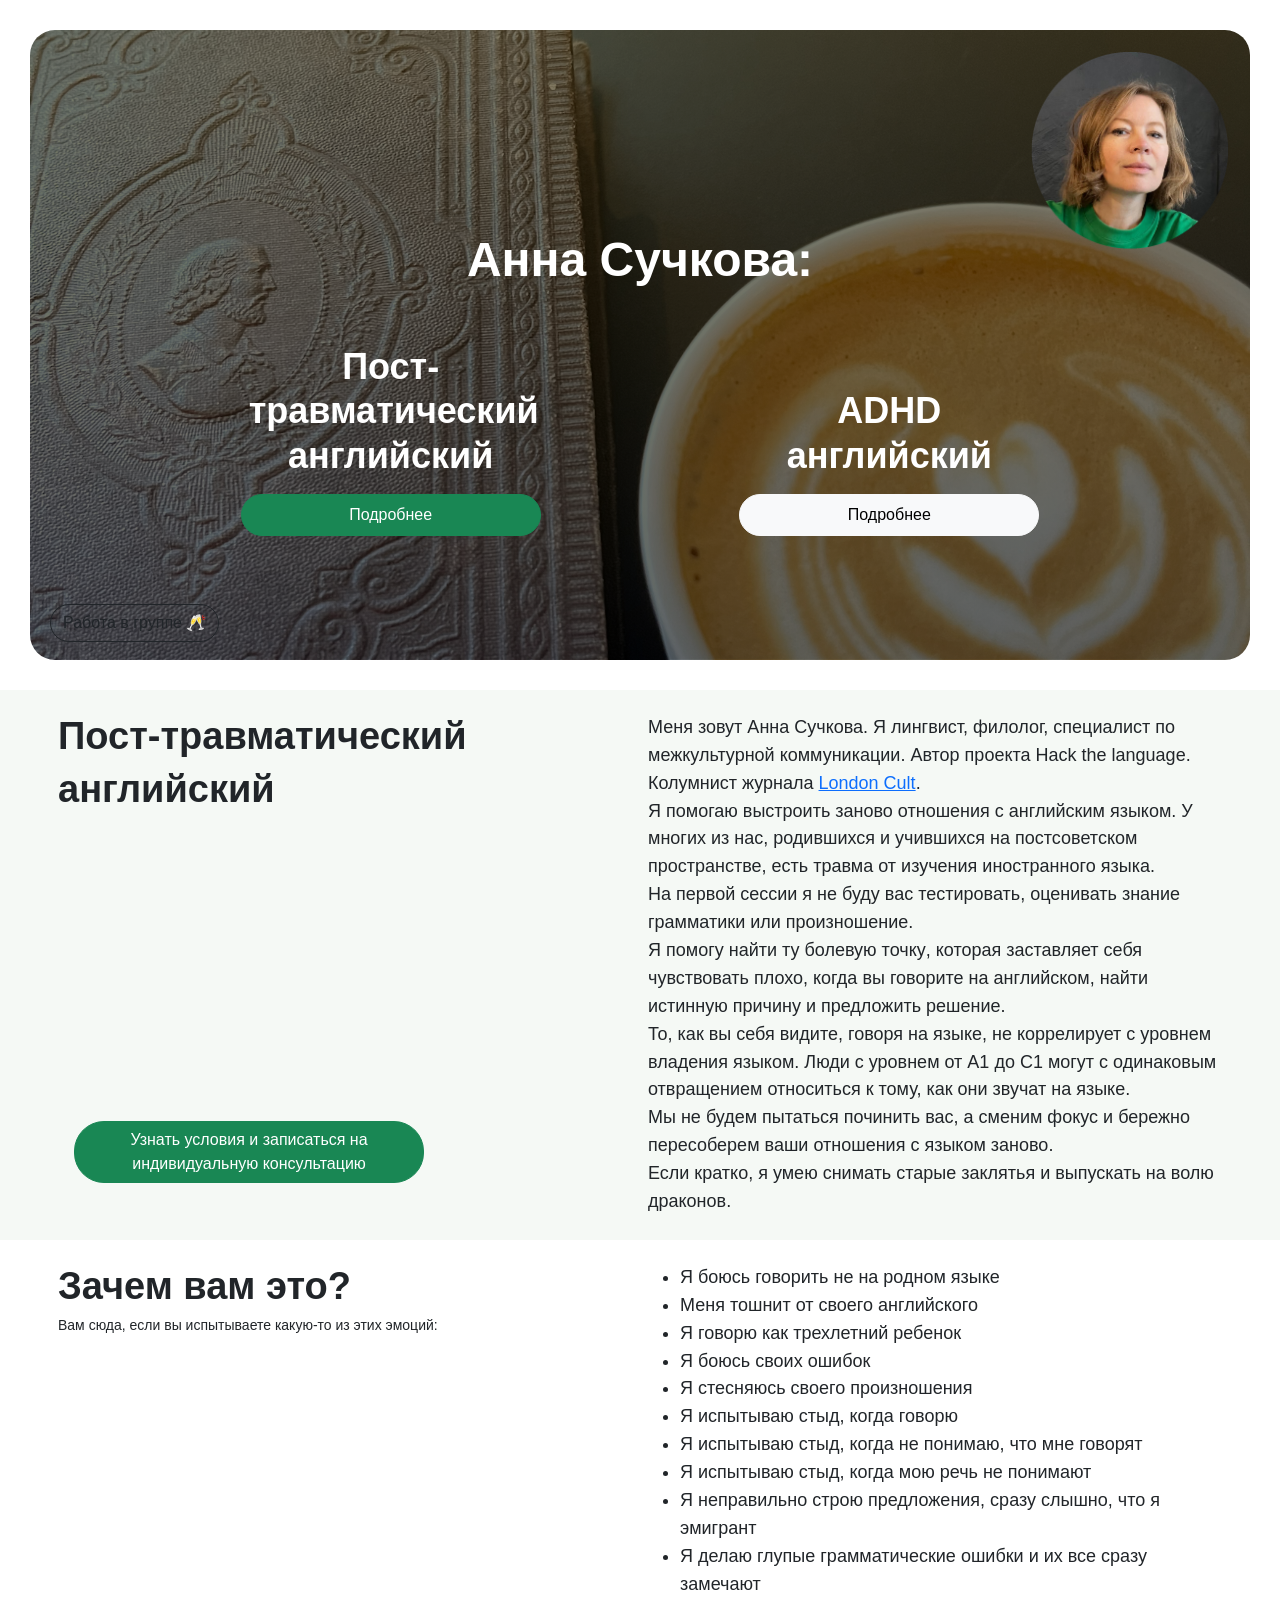
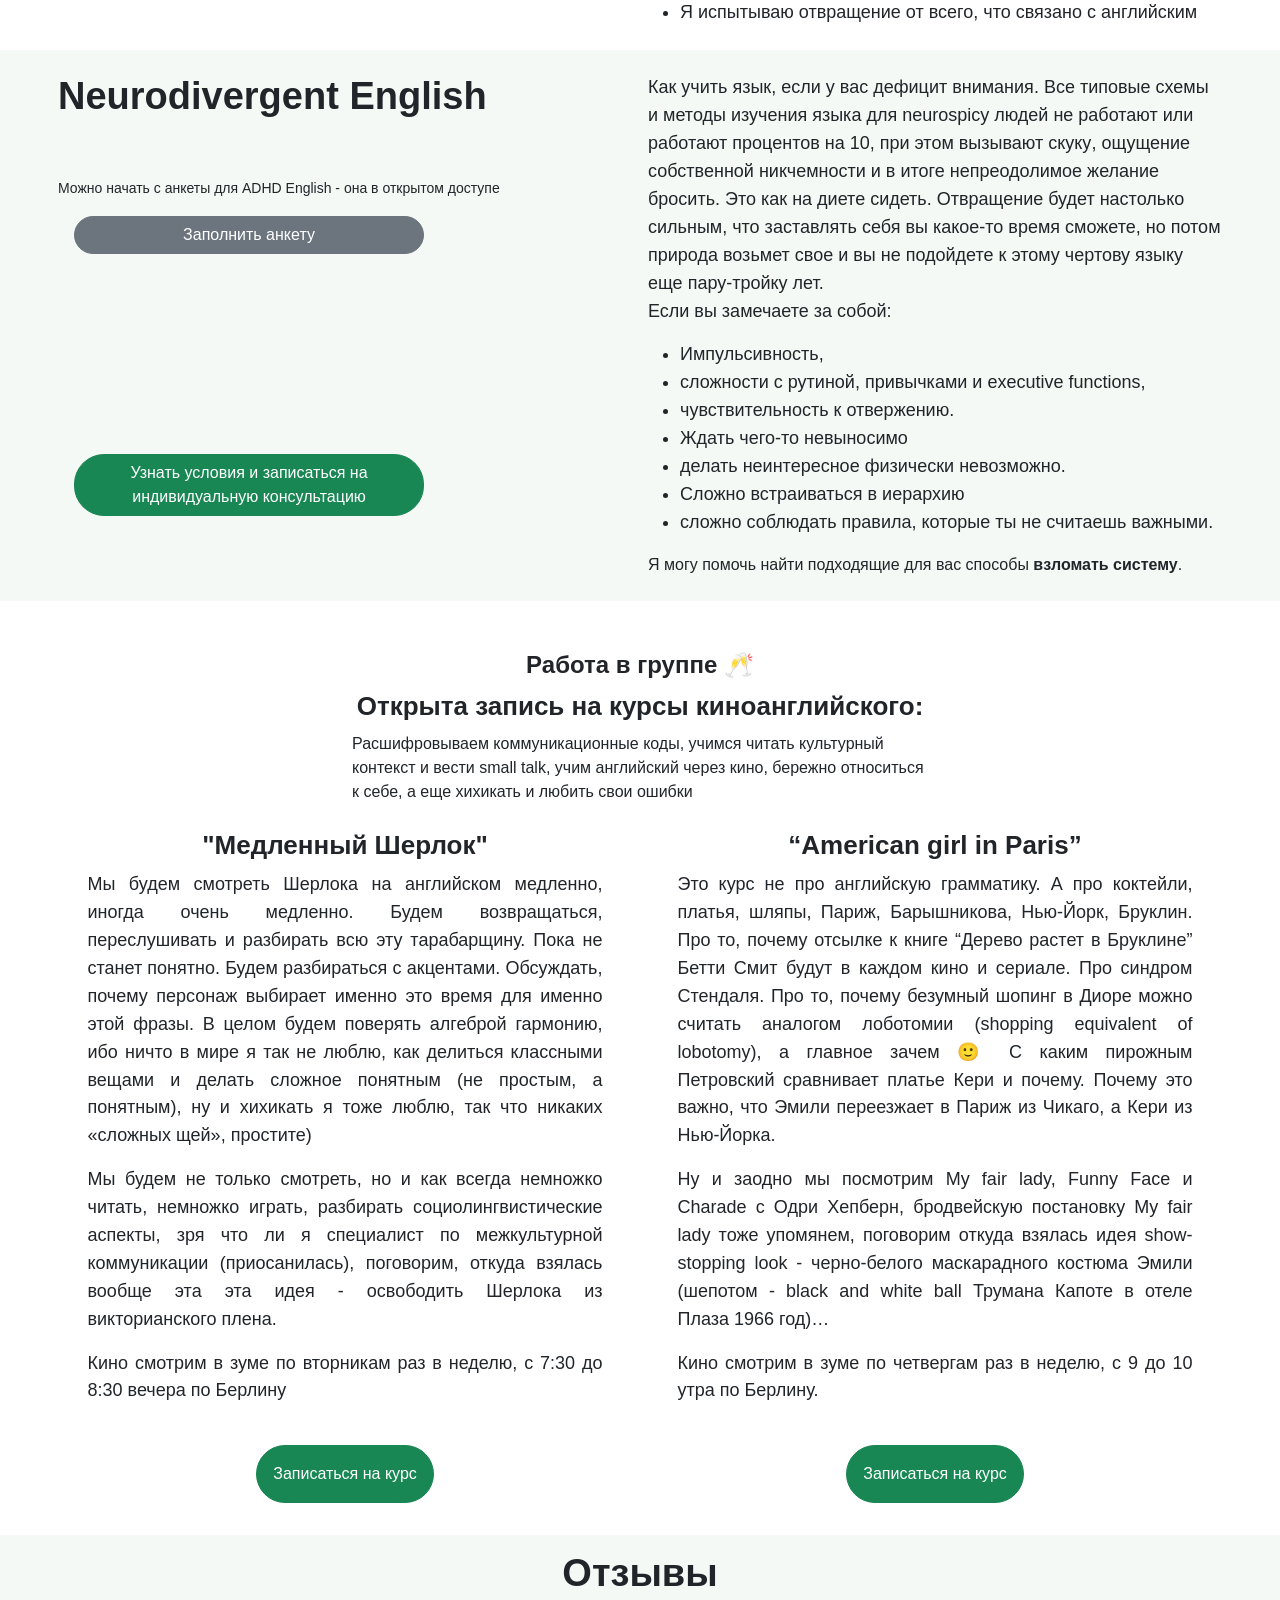
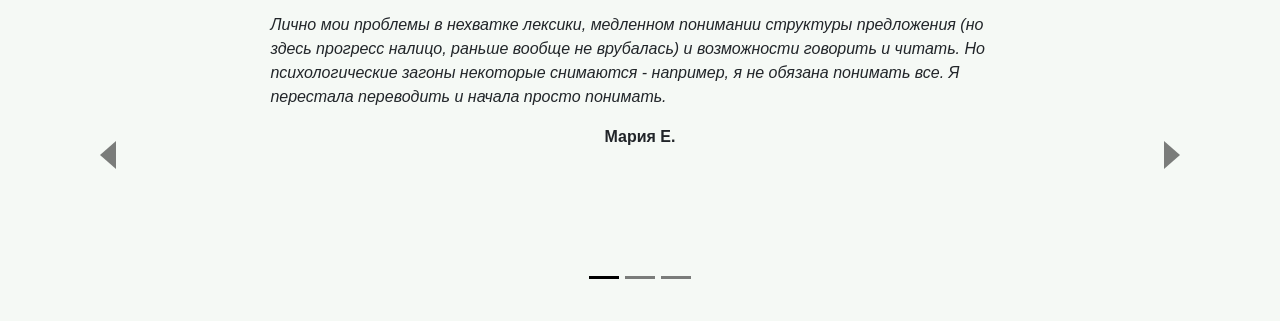
==== commit bb72a173: "feat: adhd form link added" ====
--- a/index.html
+++ b/index.html
@@ -130,12 +130,16 @@
     </section>
     <section id="adhd-english" class="pt-3 colored-section">
         <div class="d-flex justify-content-between flex-wrap flex-row text-container">
-            <div class="flex-grow-1 p-2">
+            <div class="flex-grow-1 p-2 d-flex flex-column">
                 <h1>
                     Neurodivergent English
                 </h1>
+                <p class="small-paragraph" style="margin-top: 50px;">Можно начать с анкеты для ADHD English - она в открытом доступе</p>
+                <a class="btn btn-secondary ps-4 pe-4 ms-3 rounded-button" href="https://docs.google.com/forms/d/e/1FAIpQLScs-5yXSgN05zvGnN-Geh8hyfb5PAFsTcRCasEs_-syapJ58Q/viewform" role="button"
+                    style="width: 350px;"
+                    target="_blank">Заполнить анкету</a>
                 <a class="btn btn-success ps-4 pe-4 ms-3 rounded-button" href="prices" role="button"
-                    style="width: 350px; margin-top: 300px;">Узнать
+                    style="width: 350px; margin-top: 200px;">Узнать
                     условия и записаться на<br>индивидуальную консультацию</a>
             </div>
             <div class="flex-grow-1 p-2 post-trauma-text">
--- a/assets/style.css
+++ b/assets/style.css
@@ -33,6 +33,12 @@
 
 .text-paragraph {
     font-size: 18px;
+    line-height: 1.55;
+    font-weight: 300;
+}
+
+.small-paragraph {
+    font-size: 14px;
     line-height: 1.55;
     font-weight: 300;
 }
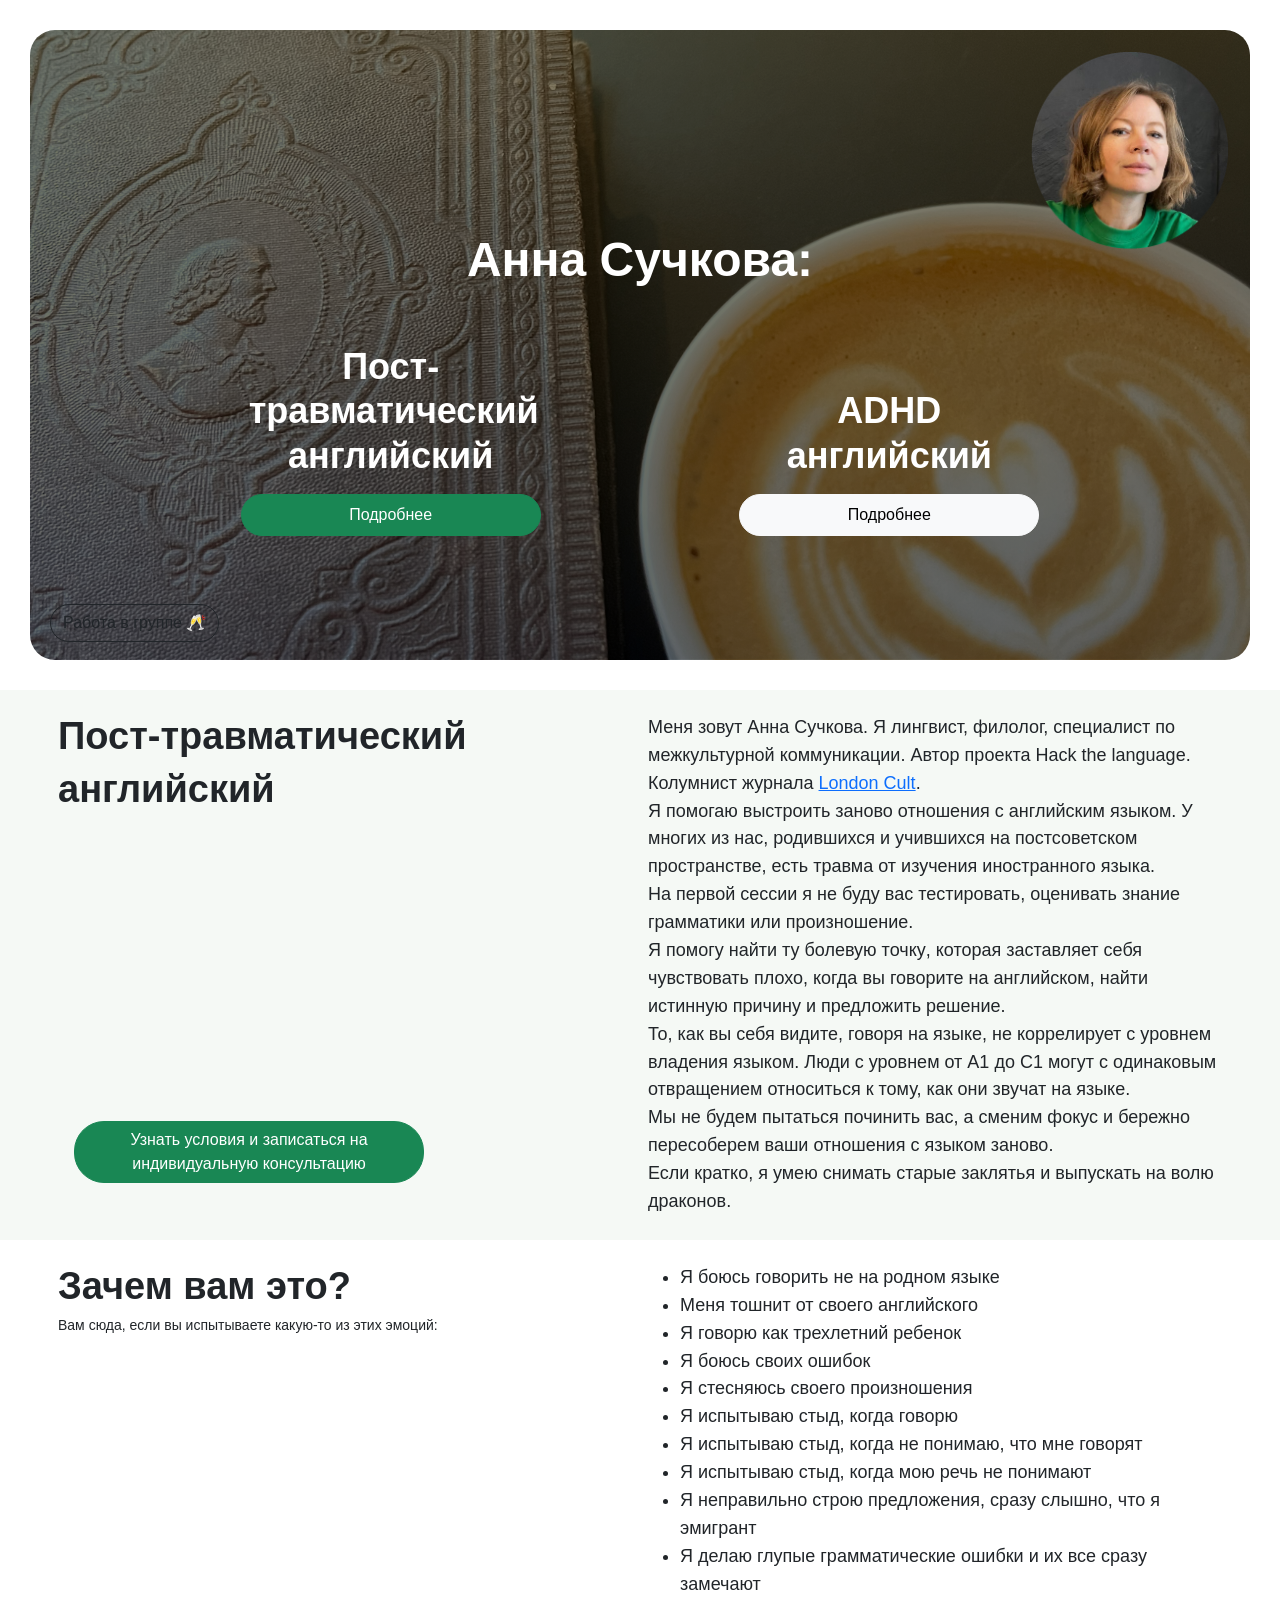
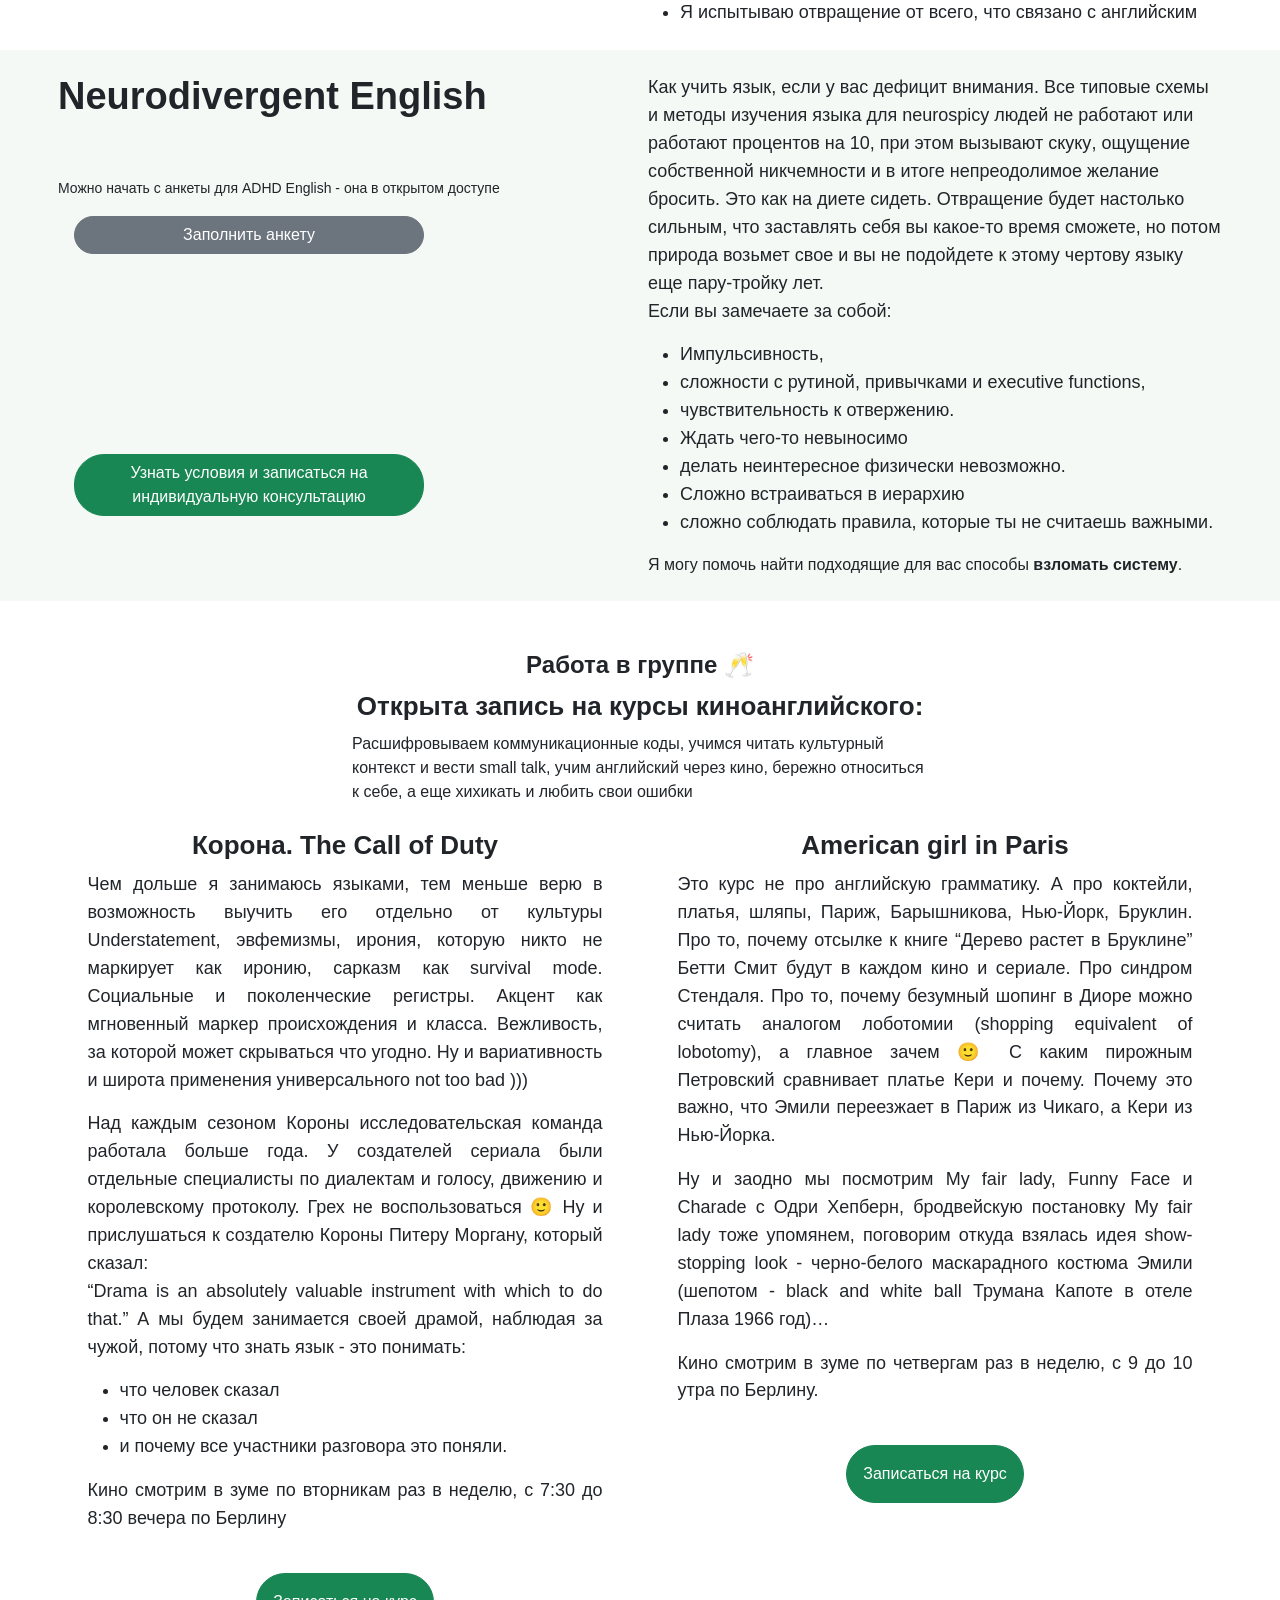
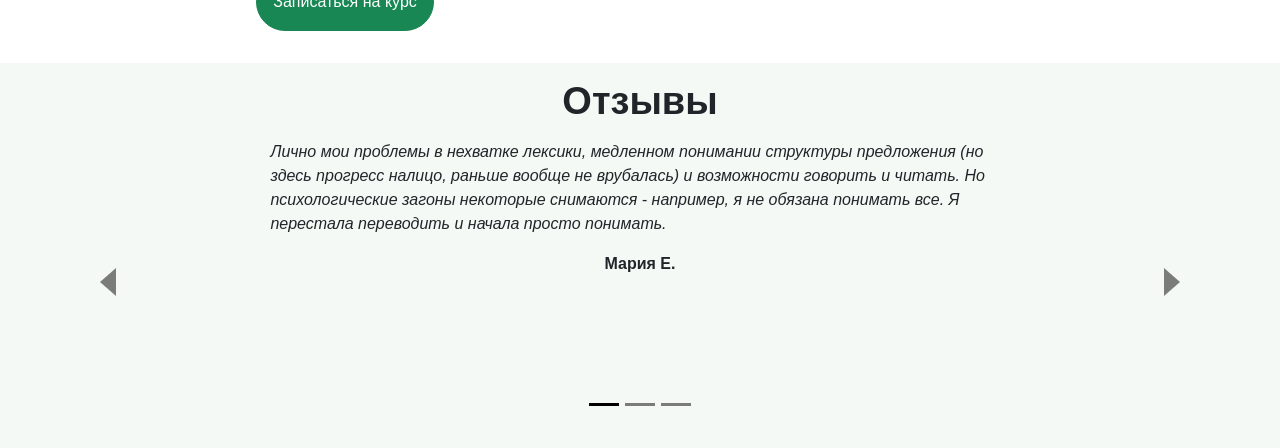
==== commit f881b7f2: "chore: Course texts updated" ====
--- a/index.html
+++ b/index.html
@@ -185,32 +185,33 @@
         <div class="d-flex flex-wrap flex-row text-container justify-content-around">
             <div class="flex-grow-1 p-2 mr-1 text-column">
                 <h4 class="text-center">
-                    "Медленный Шерлок"
+                    Корона. The Call of Duty
                 </h4>
                 <p class="text-paragraph text-justify">
-                    Мы будем смотреть Шерлока на английском медленно, иногда очень медленно. Будем возвращаться,
-                    переслушивать и разбирать всю эту тарабарщину. Пока не станет понятно. Будем разбираться с
-                    акцентами.
-                    Обсуждать, почему персонаж выбирает именно это время для именно этой фразы. В целом будем поверять
-                    алгеброй гармонию, ибо ничто в мире я так не люблю, как делиться классными вещами и делать сложное
-                    понятным (не простым, а понятным), ну и хихикать я тоже люблю, так что никаких «сложных щей»,
-                    простите)
-                </p>
-                <p class="text-paragraph text-justify">
-                    Мы будем не только смотреть, но и как всегда немножко читать, немножко играть, разбирать
-                    социолингвистические аспекты, зря что ли я специалист по межкультурной коммуникации (приосанилась),
-                    поговорим, откуда взялась вообще эта эта идея - освободить Шерлока из викторианского плена.
-                </p>
+                    Чем дольше я занимаюсь языками, тем меньше верю в возможность выучить его отдельно от культуры
+Understatement, эвфемизмы, ирония, которую никто не маркирует как иронию, сарказм как survival mode. Социальные и поколенческие регистры. Акцент как мгновенный маркер происхождения и класса. Вежливость, за которой может скрываться что угодно. Ну и вариативность и широта применения универсального not too bad ))) 
+                </p>
+                <p class="text-paragraph text-justify">
+                    Над каждым сезоном Короны исследовательская команда работала больше года. У создателей сериала были отдельные специалисты по диалектам и голосу, движению и королевскому протоколу. Грех не воспользоваться 🙂 
+Ну и прислушаться к создателю Короны  Питеру Моргану, который сказал: <br>
+“Drama is an absolutely valuable instrument with which to do that.” 
+А мы будем занимается своей драмой, наблюдая за чужой, потому что знать язык - это понимать: 
+                </p>
+                <ul class="text-paragraph">
+                    <li>что человек сказал </li>
+                    <li>что он не сказал </li>
+                    <li>и почему все участники разговора это поняли.</li>
+                </ul>
                 <p class="text-paragraph text-justify">
                     Кино смотрим в зуме по вторникам раз в неделю, с 7:30 до 8:30 вечера по Берлину
                 </p>
                 <div class="d-flex justify-content-center">
-                    <a class="btn btn-success p-3 m-4 rounded-button" href="https://forms.gle/VduAMVcjCnKkZX7B8"
+                    <a class="btn btn-success p-3 m-4 rounded-button" href="prices"
                         target="_blank" role="button">Записаться на курс</a>
                 </div>
             </div>
             <div class="flex-grow-1 p-2 ml-1 text-column">
-                <h4 class="text-center">“American girl in Paris”</h4>
+                <h4 class="text-center">American girl in Paris</h4>
                 <p class="text-paragraph text-justify">
                     Это курс не про английскую грамматику. А про коктейли, платья, шляпы, Париж, Барышникова, Нью-Йорк,
                     Бруклин. Про то, почему отсылке к книге “Дерево растет в Бруклине” Бетти Смит будут в каждом кино и
@@ -228,7 +229,7 @@
                     Кино смотрим в зуме по четвергам раз в неделю, с 9 до 10 утра по Берлину.
                 </p>
                 <div class="d-flex justify-content-center">
-                    <a class="btn btn-success p-3 m-4 rounded-button" href="https://forms.gle/tmFeRWbqDS9LQqkB9"
+                    <a class="btn btn-success p-3 m-4 rounded-button" href="prices"
                         target="_blank" role="button">Записаться на курс</a>
                 </div>
             </div>
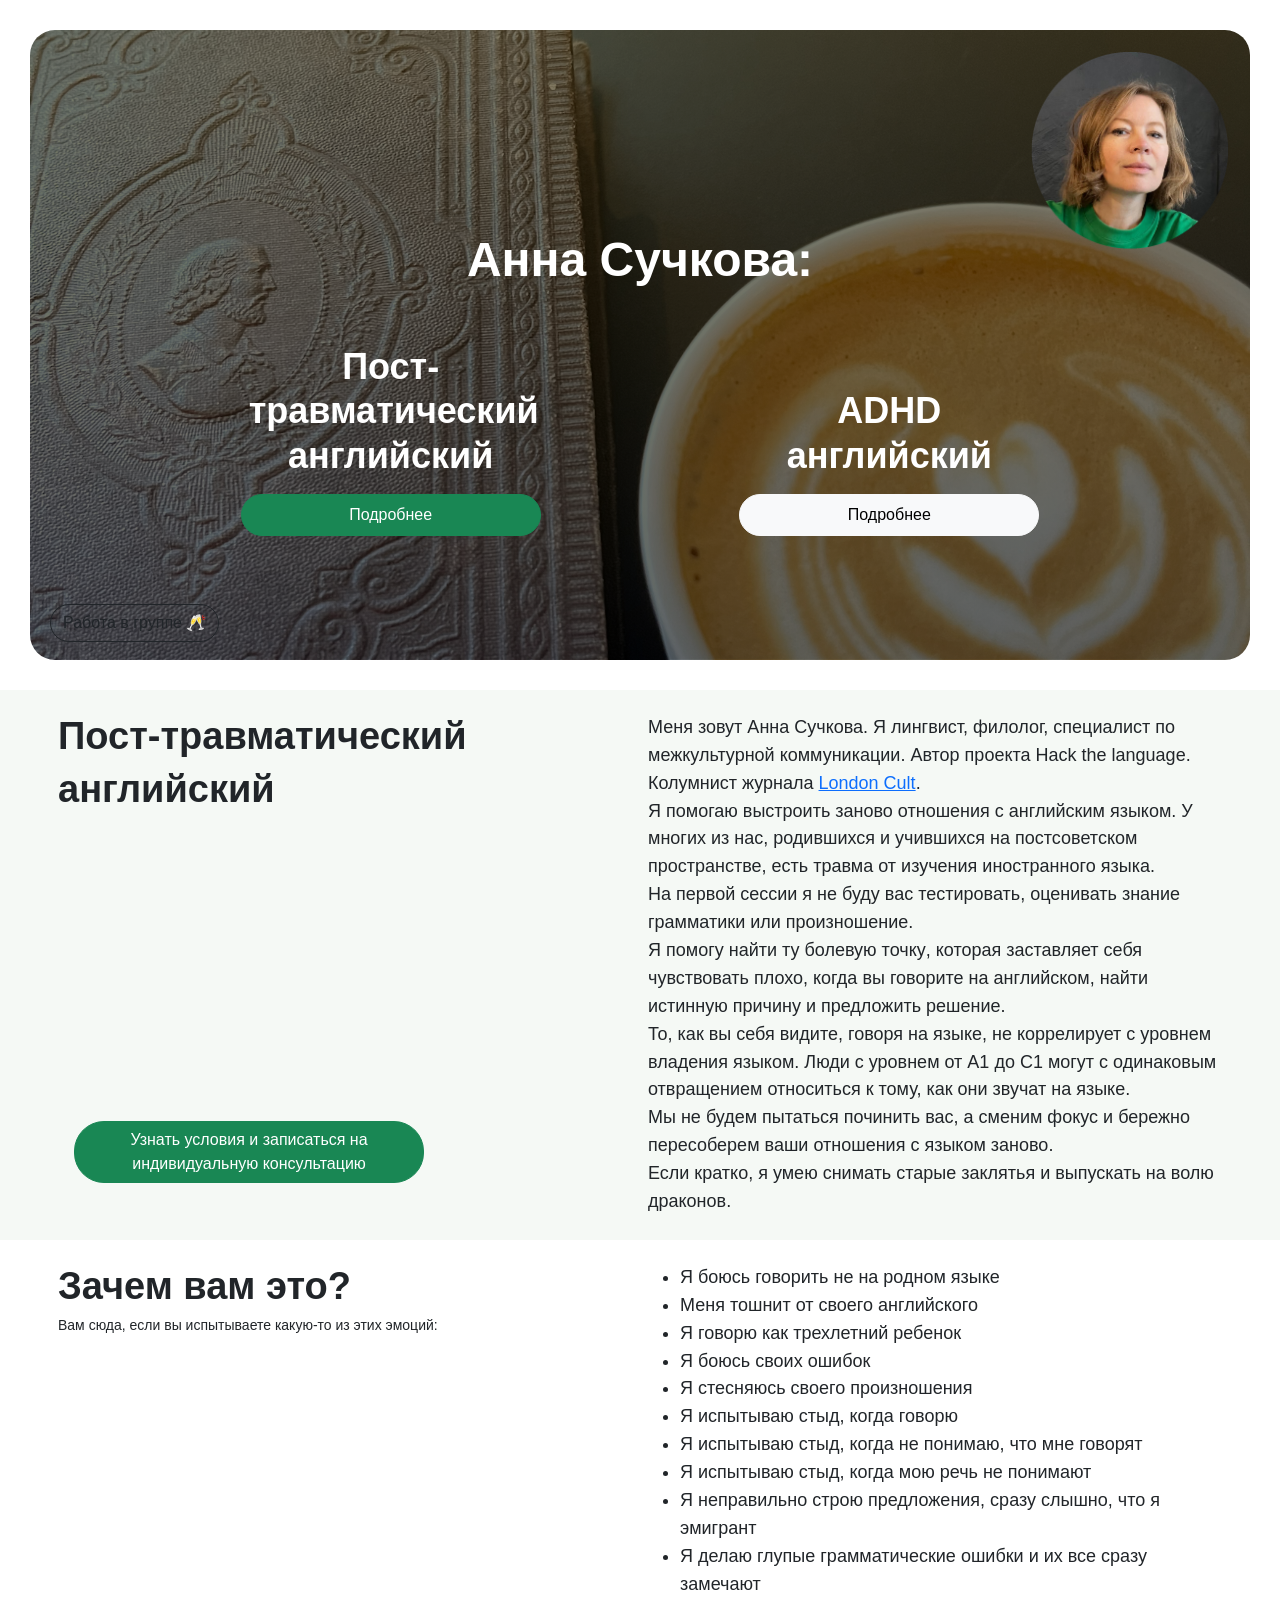
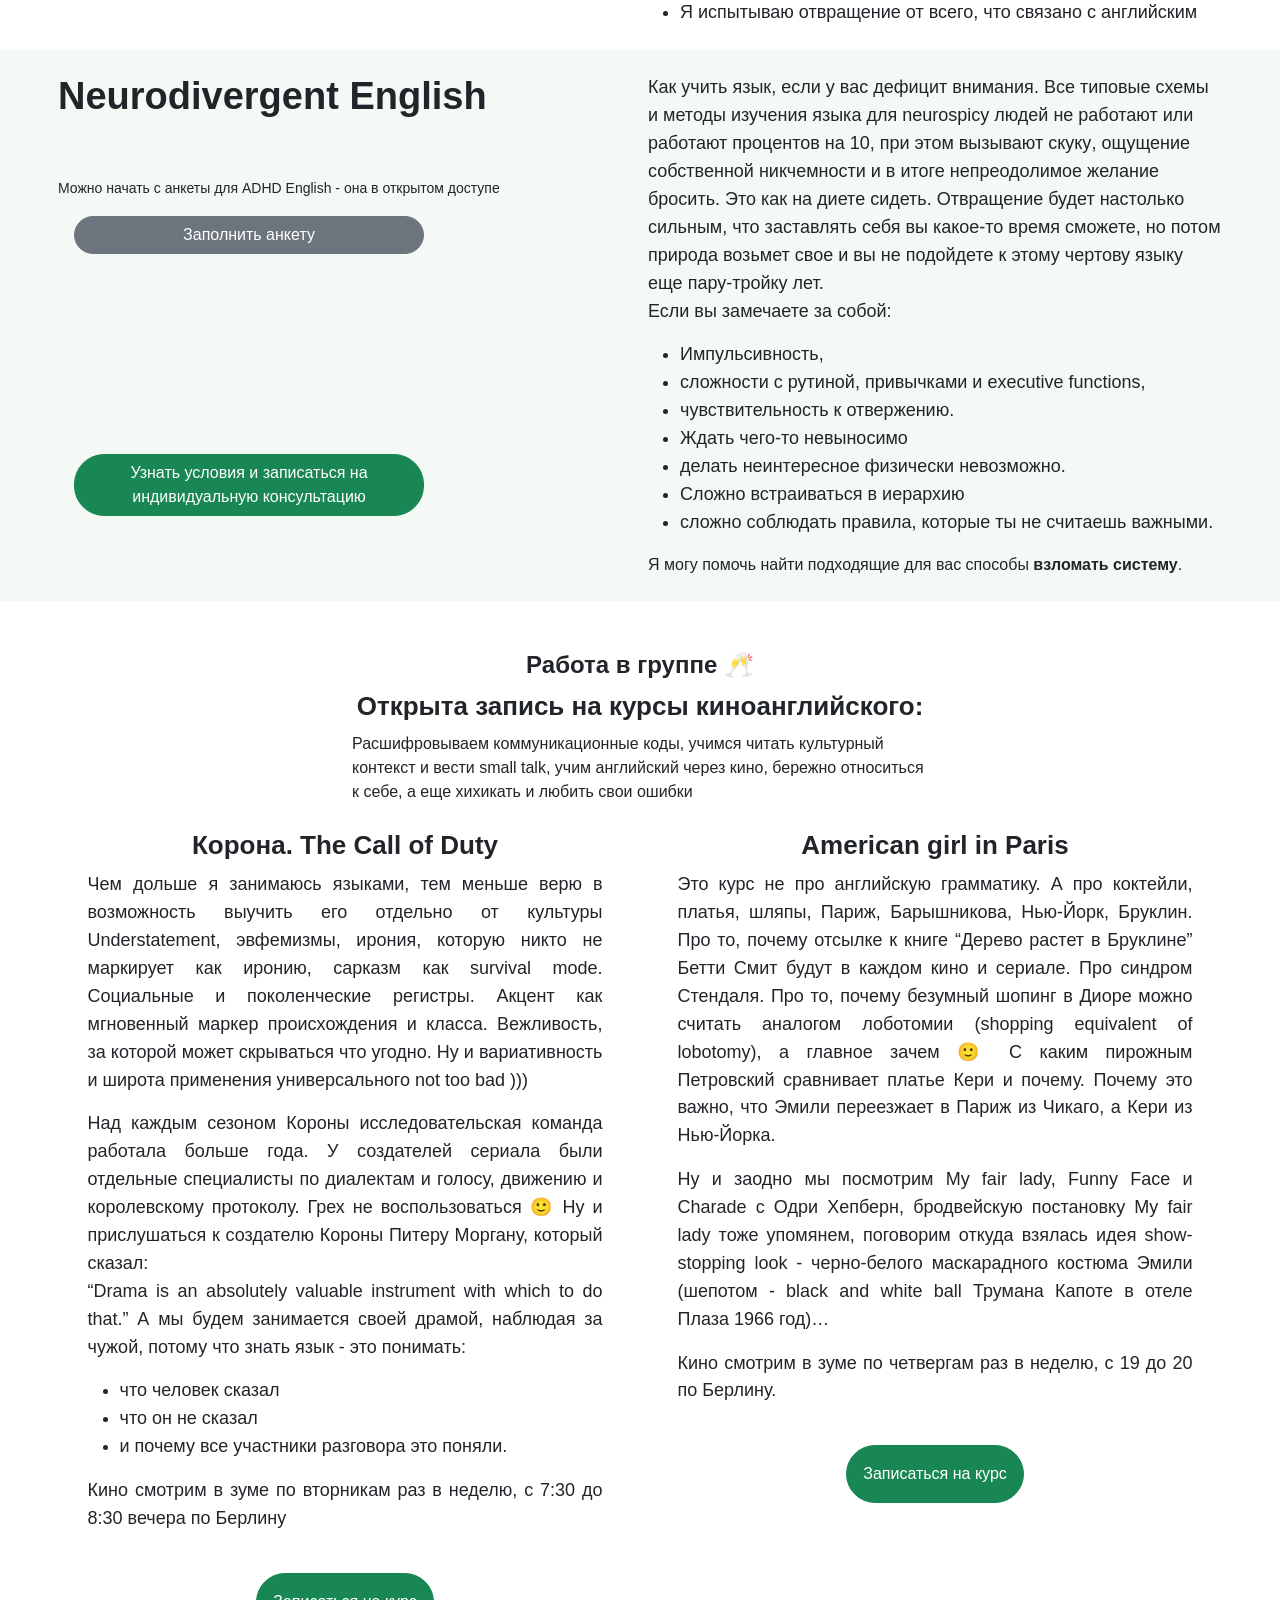
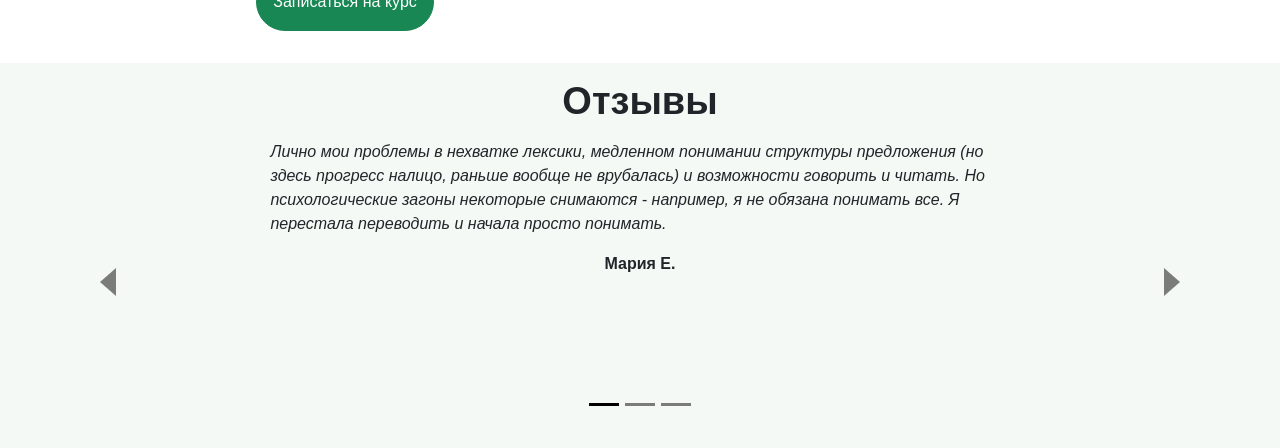
==== commit 546b78af: "chore: Time changed" ====
--- a/index.html
+++ b/index.html
@@ -226,7 +226,7 @@
                     маскарадного костюма Эмили (шепотом - black and white ball Трумана Капоте в отеле Плаза 1966 год)…
                 </p>
                 <p class="text-paragraph text-justify">
-                    Кино смотрим в зуме по четвергам раз в неделю, с 9 до 10 утра по Берлину.
+                    Кино смотрим в зуме по четвергам раз в неделю, с 19 до 20 по Берлину.
                 </p>
                 <div class="d-flex justify-content-center">
                     <a class="btn btn-success p-3 m-4 rounded-button" href="prices"
